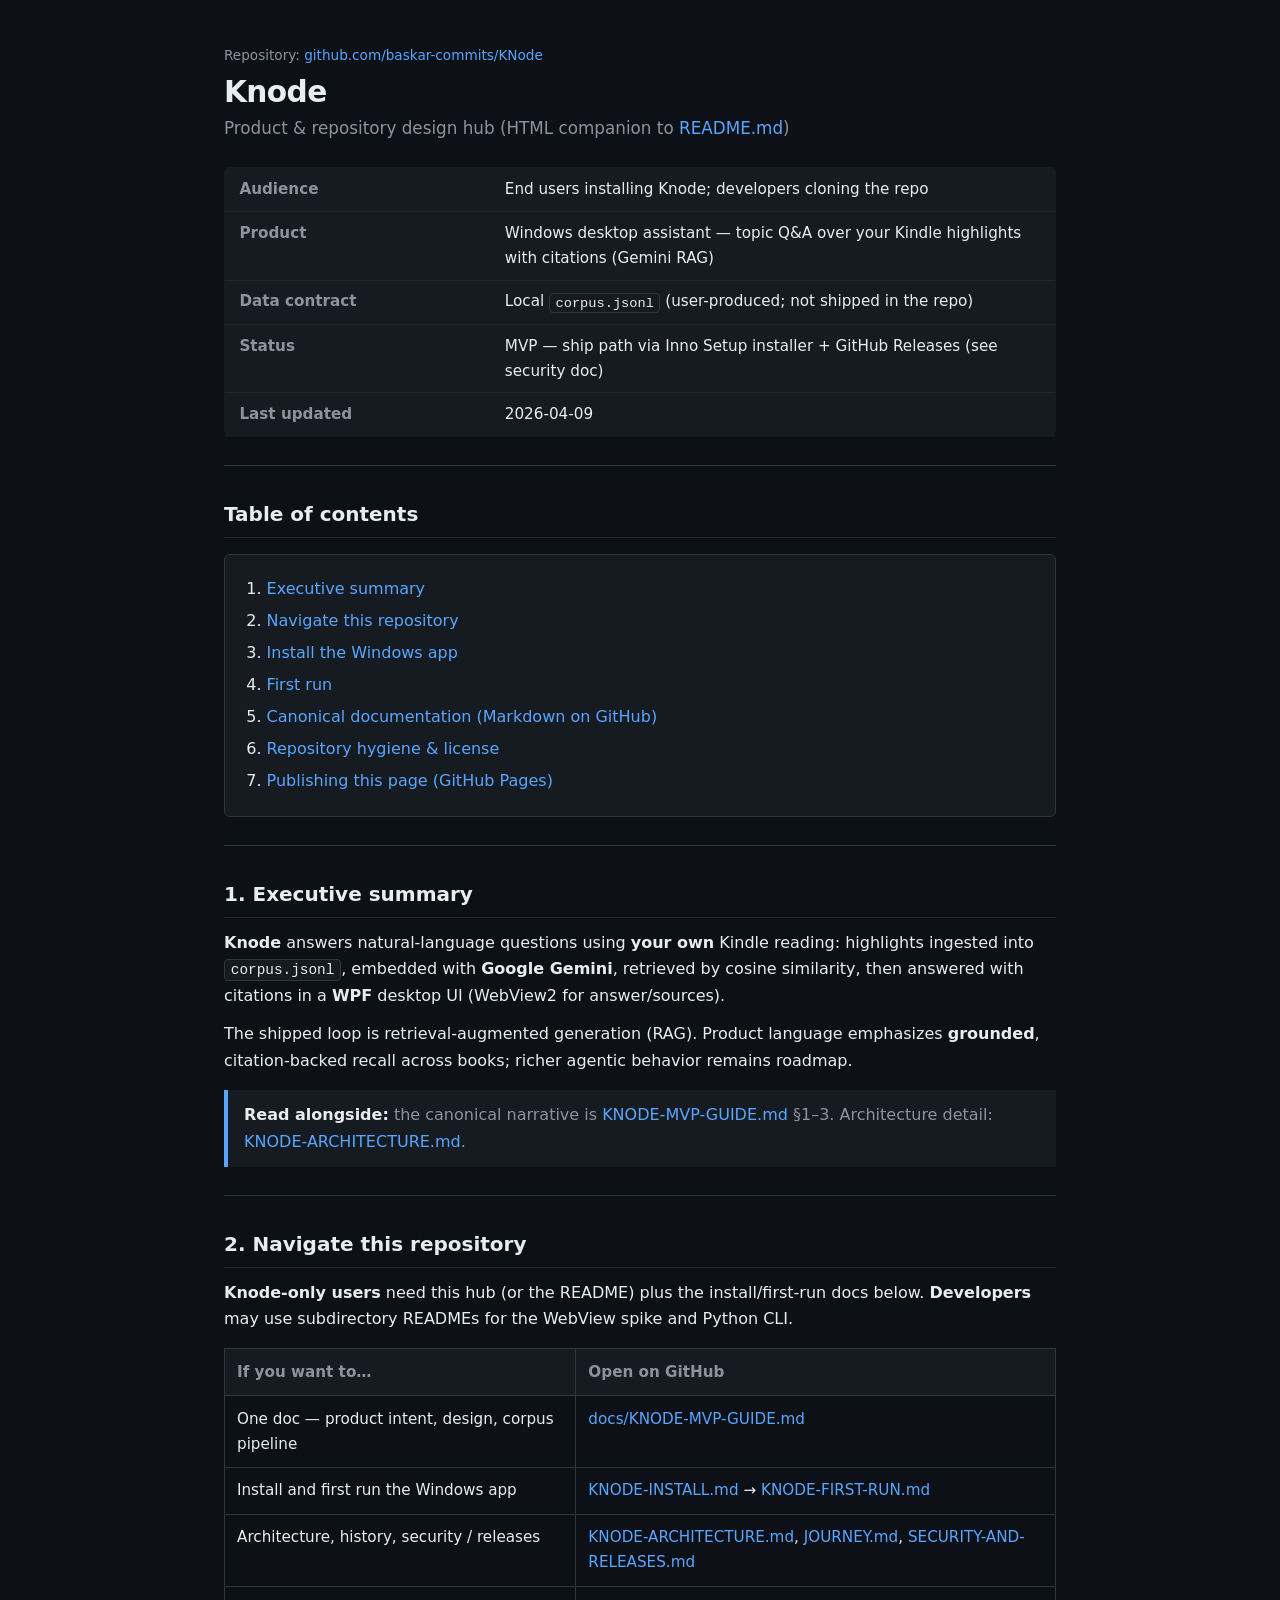
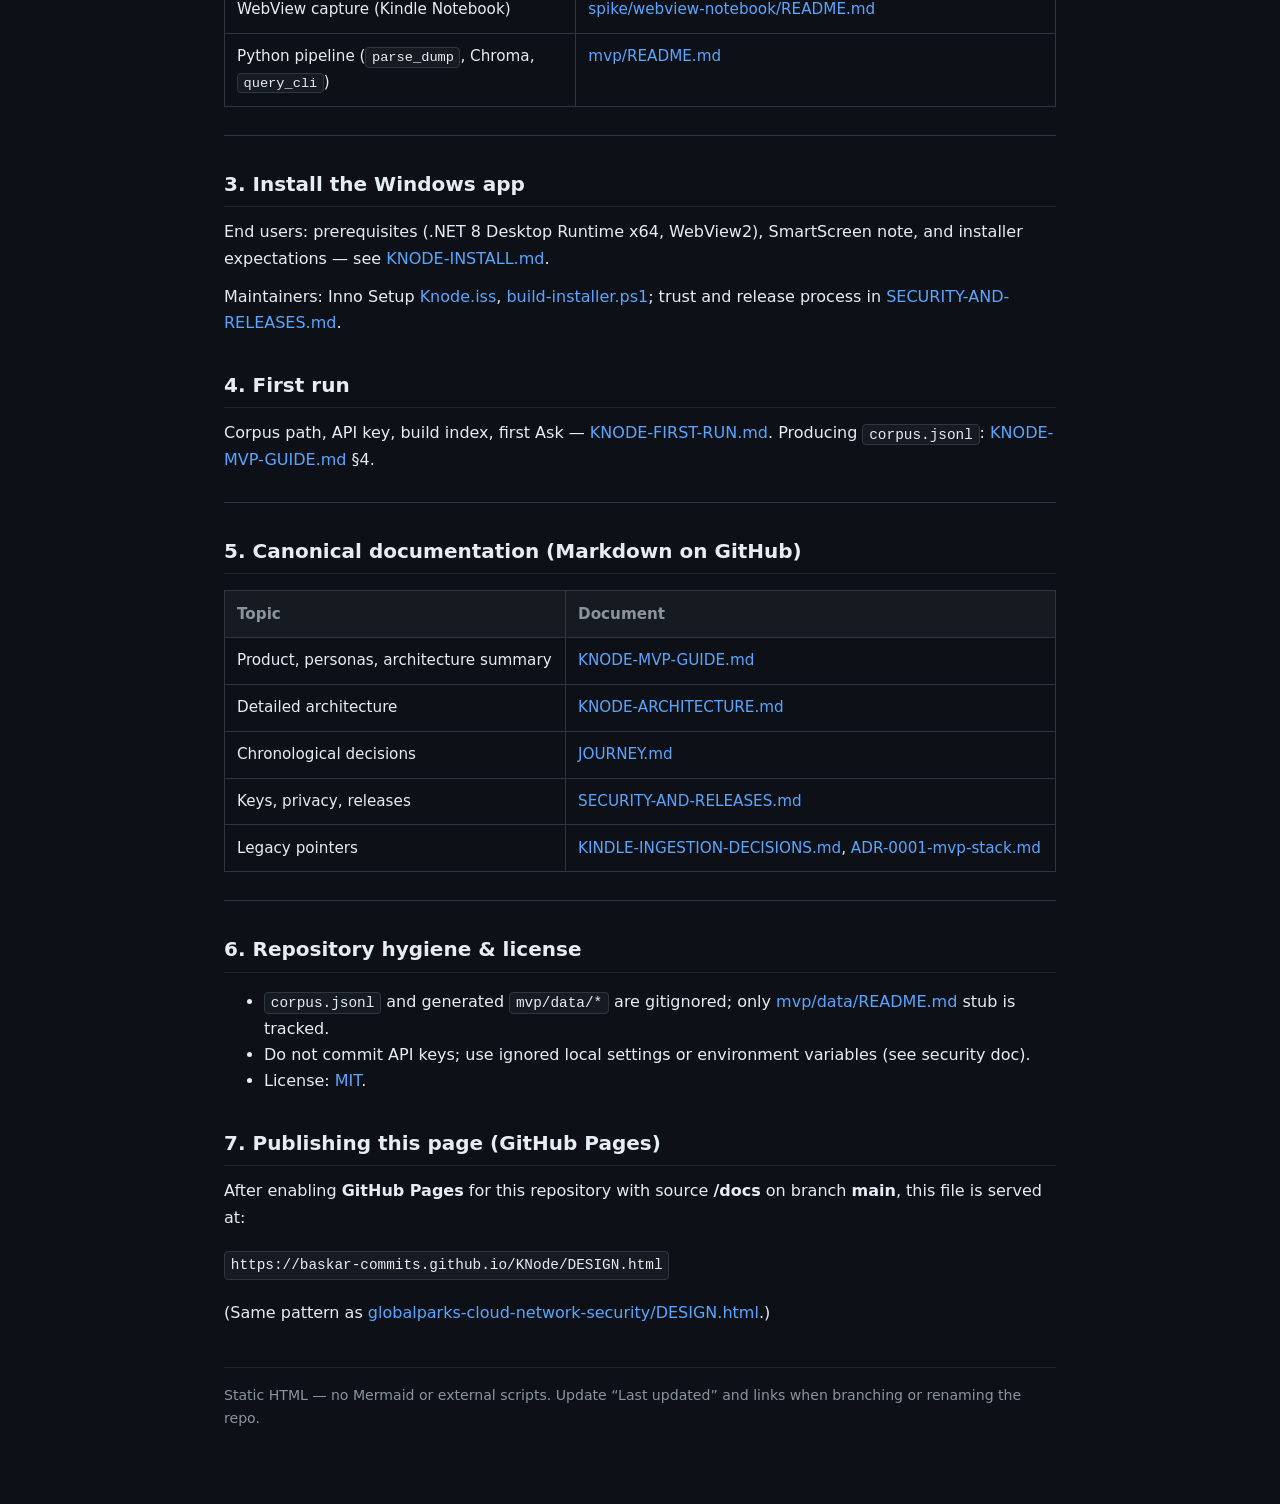
==== docs/DESIGN.html @ a28310b6 "Add docs/DESIGN.html GitHub Pages hub; link from README Made-with: Cursor" ====
<!DOCTYPE html>
<html lang="en">
<head>
  <meta charset="utf-8" />
  <meta name="viewport" content="width=device-width, initial-scale=1" />
  <title>Knode — Product &amp; repository design hub | KindleNotesAgent</title>
  <meta name="description" content="Knode: Windows desktop assistant for grounded Q&amp;A over your Kindle highlights. Repository navigation, install path, and links to canonical docs." />
  <style>
    :root {
      --bg: #0d1117;
      --surface: #161b22;
      --border: #30363d;
      --text: #e6edf3;
      --muted: #8b949e;
      --accent: #58a6ff;
      --accent-hover: #79b8ff;
      --rule: #21262d;
      --maxw: 52rem;
    }
    * { box-sizing: border-box; }
    body {
      margin: 0;
      padding: 2rem 1.25rem 4rem;
      font-family: ui-sans-serif, system-ui, -apple-system, "Segoe UI", Roboto, "Helvetica Neue", Arial, sans-serif;
      font-size: 16px;
      line-height: 1.65;
      color: var(--text);
      background: var(--bg);
    }
    .wrap {
      max-width: var(--maxw);
      margin: 0 auto;
    }
    .repo-pill {
      font-size: 0.85rem;
      color: var(--muted);
      margin-bottom: 0.5rem;
    }
    .repo-pill a { color: var(--accent); text-decoration: none; }
    .repo-pill a:hover { color: var(--accent-hover); text-decoration: underline; }
    h1 {
      font-size: 1.85rem;
      font-weight: 600;
      line-height: 1.25;
      margin: 0 0 0.25rem;
      letter-spacing: -0.02em;
    }
    .subtitle {
      font-size: 1.05rem;
      font-weight: 500;
      color: var(--muted);
      margin: 0 0 1.5rem;
    }
    h2 {
      font-size: 1.25rem;
      font-weight: 600;
      margin: 2rem 0 0.75rem;
      padding-bottom: 0.35rem;
      border-bottom: 1px solid var(--rule);
    }
    h3 { font-size: 1.05rem; font-weight: 600; margin: 1.25rem 0 0.5rem; }
    p { margin: 0.75rem 0; }
    a { color: var(--accent); text-decoration: none; }
    a:hover { color: var(--accent-hover); text-decoration: underline; }
    hr {
      border: none;
      border-top: 1px solid var(--border);
      margin: 1.75rem 0;
    }
    .meta {
      width: 100%;
      border-collapse: collapse;
      font-size: 0.95rem;
      margin: 1rem 0;
      background: var(--surface);
      border: 1px solid var(--border);
      border-radius: 6px;
      overflow: hidden;
    }
    .meta th, .meta td {
      padding: 0.55rem 0.9rem;
      text-align: left;
      border-bottom: 1px solid var(--rule);
      vertical-align: top;
    }
    .meta tr:last-child th, .meta tr:last-child td { border-bottom: none; }
    .meta th {
      width: 32%;
      color: var(--muted);
      font-weight: 600;
    }
    .toc {
      background: var(--surface);
      border: 1px solid var(--border);
      border-radius: 6px;
      padding: 1rem 1.25rem;
      margin: 1rem 0;
    }
    .toc ol { margin: 0.35rem 0 0; padding-left: 1.35rem; }
    .toc li { margin: 0.35rem 0; }
    .toc a { font-weight: 500; }
    table.doclinks {
      width: 100%;
      border-collapse: collapse;
      font-size: 0.95rem;
      margin: 1rem 0;
    }
    table.doclinks th, table.doclinks td {
      padding: 0.65rem 0.75rem;
      border: 1px solid var(--border);
      vertical-align: top;
    }
    table.doclinks th {
      background: var(--surface);
      text-align: left;
      color: var(--muted);
      font-weight: 600;
    }
    code, .mono {
      font-family: ui-monospace, "Cascadia Code", "SF Mono", Consolas, monospace;
      font-size: 0.9em;
      background: var(--surface);
      padding: 0.12em 0.4em;
      border-radius: 4px;
      border: 1px solid var(--border);
    }
    blockquote {
      margin: 1rem 0;
      padding: 0.75rem 1rem;
      border-left: 4px solid var(--accent);
      background: var(--surface);
      color: var(--muted);
    }
    blockquote strong { color: var(--text); }
    .footnote {
      font-size: 0.88rem;
      color: var(--muted);
      margin-top: 2.5rem;
      padding-top: 1rem;
      border-top: 1px solid var(--rule);
    }
  </style>
</head>
<body>
  <div class="wrap">
    <p class="repo-pill">Repository: <a href="https://github.com/baskar-commits/KNode">github.com/baskar-commits/KNode</a></p>

    <h1>Knode</h1>
    <p class="subtitle">Product &amp; repository design hub (HTML companion to <a href="https://github.com/baskar-commits/KNode/blob/main/README.md">README.md</a>)</p>

    <table class="meta">
      <tbody>
        <tr><th>Audience</th><td>End users installing Knode; developers cloning the repo</td></tr>
        <tr><th>Product</th><td>Windows desktop assistant — topic Q&amp;A over your Kindle highlights with citations (Gemini RAG)</td></tr>
        <tr><th>Data contract</th><td>Local <code>corpus.jsonl</code> (user-produced; not shipped in the repo)</td></tr>
        <tr><th>Status</th><td>MVP — ship path via Inno Setup installer + GitHub Releases (see security doc)</td></tr>
        <tr><th>Last updated</th><td>2026-04-09</td></tr>
      </tbody>
    </table>

    <hr />

    <h2>Table of contents</h2>
    <nav class="toc" aria-label="Table of contents">
      <ol>
        <li><a href="#summary">Executive summary</a></li>
        <li><a href="#navigate">Navigate this repository</a></li>
        <li><a href="#install">Install the Windows app</a></li>
        <li><a href="#firstrun">First run</a></li>
        <li><a href="#canonical">Canonical documentation (Markdown on GitHub)</a></li>
        <li><a href="#hygiene">Repository hygiene &amp; license</a></li>
        <li><a href="#pages">Publishing this page (GitHub Pages)</a></li>
      </ol>
    </nav>

    <hr />

    <h2 id="summary">1. Executive summary</h2>
    <p><strong>Knode</strong> answers natural-language questions using <strong>your own</strong> Kindle reading: highlights ingested into <code>corpus.jsonl</code>, embedded with <strong>Google Gemini</strong>, retrieved by cosine similarity, then answered with citations in a <strong>WPF</strong> desktop UI (WebView2 for answer/sources).</p>
    <p>The shipped loop is retrieval-augmented generation (RAG). Product language emphasizes <strong>grounded</strong>, citation-backed recall across books; richer agentic behavior remains roadmap.</p>

    <blockquote>
      <strong>Read alongside:</strong> the canonical narrative is <a href="https://github.com/baskar-commits/KNode/blob/main/docs/KNODE-MVP-GUIDE.md">KNODE-MVP-GUIDE.md</a> §1–3. Architecture detail: <a href="https://github.com/baskar-commits/KNode/blob/main/docs/KNODE-ARCHITECTURE.md">KNODE-ARCHITECTURE.md</a>.
    </blockquote>

    <hr />

    <h2 id="navigate">2. Navigate this repository</h2>
    <p><strong>Knode-only users</strong> need this hub (or the README) plus the install/first-run docs below. <strong>Developers</strong> may use subdirectory READMEs for the WebView spike and Python CLI.</p>

    <table class="doclinks">
      <thead>
        <tr><th>If you want to…</th><th>Open on GitHub</th></tr>
      </thead>
      <tbody>
        <tr>
          <td>One doc — product intent, design, corpus pipeline</td>
          <td><a href="https://github.com/baskar-commits/KNode/blob/main/docs/KNODE-MVP-GUIDE.md">docs/KNODE-MVP-GUIDE.md</a></td>
        </tr>
        <tr>
          <td>Install and first run the Windows app</td>
          <td><a href="https://github.com/baskar-commits/KNode/blob/main/docs/KNODE-INSTALL.md">KNODE-INSTALL.md</a> → <a href="https://github.com/baskar-commits/KNode/blob/main/docs/KNODE-FIRST-RUN.md">KNODE-FIRST-RUN.md</a></td>
        </tr>
        <tr>
          <td>Architecture, history, security / releases</td>
          <td><a href="https://github.com/baskar-commits/KNode/blob/main/docs/KNODE-ARCHITECTURE.md">KNODE-ARCHITECTURE.md</a>, <a href="https://github.com/baskar-commits/KNode/blob/main/docs/JOURNEY.md">JOURNEY.md</a>, <a href="https://github.com/baskar-commits/KNode/blob/main/docs/SECURITY-AND-RELEASES.md">SECURITY-AND-RELEASES.md</a></td>
        </tr>
        <tr>
          <td>WebView capture (Kindle Notebook)</td>
          <td><a href="https://github.com/baskar-commits/KNode/blob/main/spike/webview-notebook/README.md">spike/webview-notebook/README.md</a></td>
        </tr>
        <tr>
          <td>Python pipeline (<code>parse_dump</code>, Chroma, <code>query_cli</code>)</td>
          <td><a href="https://github.com/baskar-commits/KNode/blob/main/mvp/README.md">mvp/README.md</a></td>
        </tr>
      </tbody>
    </table>

    <hr />

    <h2 id="install">3. Install the Windows app</h2>
    <p>End users: prerequisites (.NET 8 Desktop Runtime x64, WebView2), SmartScreen note, and installer expectations — see <a href="https://github.com/baskar-commits/KNode/blob/main/docs/KNODE-INSTALL.md">KNODE-INSTALL.md</a>.</p>
    <p>Maintainers: Inno Setup <a href="https://github.com/baskar-commits/KNode/blob/main/dotnet/installer/Knode.iss">Knode.iss</a>, <a href="https://github.com/baskar-commits/KNode/blob/main/dotnet/build-installer.ps1">build-installer.ps1</a>; trust and release process in <a href="https://github.com/baskar-commits/KNode/blob/main/docs/SECURITY-AND-RELEASES.md">SECURITY-AND-RELEASES.md</a>.</p>

    <h2 id="firstrun">4. First run</h2>
    <p>Corpus path, API key, build index, first Ask — <a href="https://github.com/baskar-commits/KNode/blob/main/docs/KNODE-FIRST-RUN.md">KNODE-FIRST-RUN.md</a>. Producing <code>corpus.jsonl</code>: <a href="https://github.com/baskar-commits/KNode/blob/main/docs/KNODE-MVP-GUIDE.md">KNODE-MVP-GUIDE.md</a> §4.</p>

    <hr />

    <h2 id="canonical">5. Canonical documentation (Markdown on GitHub)</h2>
    <table class="doclinks">
      <thead>
        <tr><th>Topic</th><th>Document</th></tr>
      </thead>
      <tbody>
        <tr><td>Product, personas, architecture summary</td><td><a href="https://github.com/baskar-commits/KNode/blob/main/docs/KNODE-MVP-GUIDE.md">KNODE-MVP-GUIDE.md</a></td></tr>
        <tr><td>Detailed architecture</td><td><a href="https://github.com/baskar-commits/KNode/blob/main/docs/KNODE-ARCHITECTURE.md">KNODE-ARCHITECTURE.md</a></td></tr>
        <tr><td>Chronological decisions</td><td><a href="https://github.com/baskar-commits/KNode/blob/main/docs/JOURNEY.md">JOURNEY.md</a></td></tr>
        <tr><td>Keys, privacy, releases</td><td><a href="https://github.com/baskar-commits/KNode/blob/main/docs/SECURITY-AND-RELEASES.md">SECURITY-AND-RELEASES.md</a></td></tr>
        <tr><td>Legacy pointers</td><td><a href="https://github.com/baskar-commits/KNode/blob/main/docs/KINDLE-INGESTION-DECISIONS.md">KINDLE-INGESTION-DECISIONS.md</a>, <a href="https://github.com/baskar-commits/KNode/blob/main/mvp/docs/ADR-0001-mvp-stack.md">ADR-0001-mvp-stack.md</a></td></tr>
      </tbody>
    </table>

    <hr />

    <h2 id="hygiene">6. Repository hygiene &amp; license</h2>
    <ul>
      <li><code>corpus.jsonl</code> and generated <code>mvp/data/*</code> are gitignored; only <a href="https://github.com/baskar-commits/KNode/blob/main/mvp/data/README.md">mvp/data/README.md</a> stub is tracked.</li>
      <li>Do not commit API keys; use ignored local settings or environment variables (see security doc).</li>
      <li>License: <a href="https://github.com/baskar-commits/KNode/blob/main/LICENSE">MIT</a>.</li>
    </ul>

    <h2 id="pages">7. Publishing this page (GitHub Pages)</h2>
    <p>After enabling <strong>GitHub Pages</strong> for this repository with source <strong>/docs</strong> on branch <strong>main</strong>, this file is served at:</p>
    <p class="mono" style="display:inline-block;margin:0.5rem 0;">https://baskar-commits.github.io/KNode/DESIGN.html</p>
    <p>(Same pattern as <a href="https://baskar-commits.github.io/globalparks-cloud-network-security/DESIGN.html">globalparks-cloud-network-security/DESIGN.html</a>.)</p>

    <p class="footnote">Static HTML — no Mermaid or external scripts. Update “Last updated” and links when branching or renaming the repo.</p>
  </div>
</body>
</html>
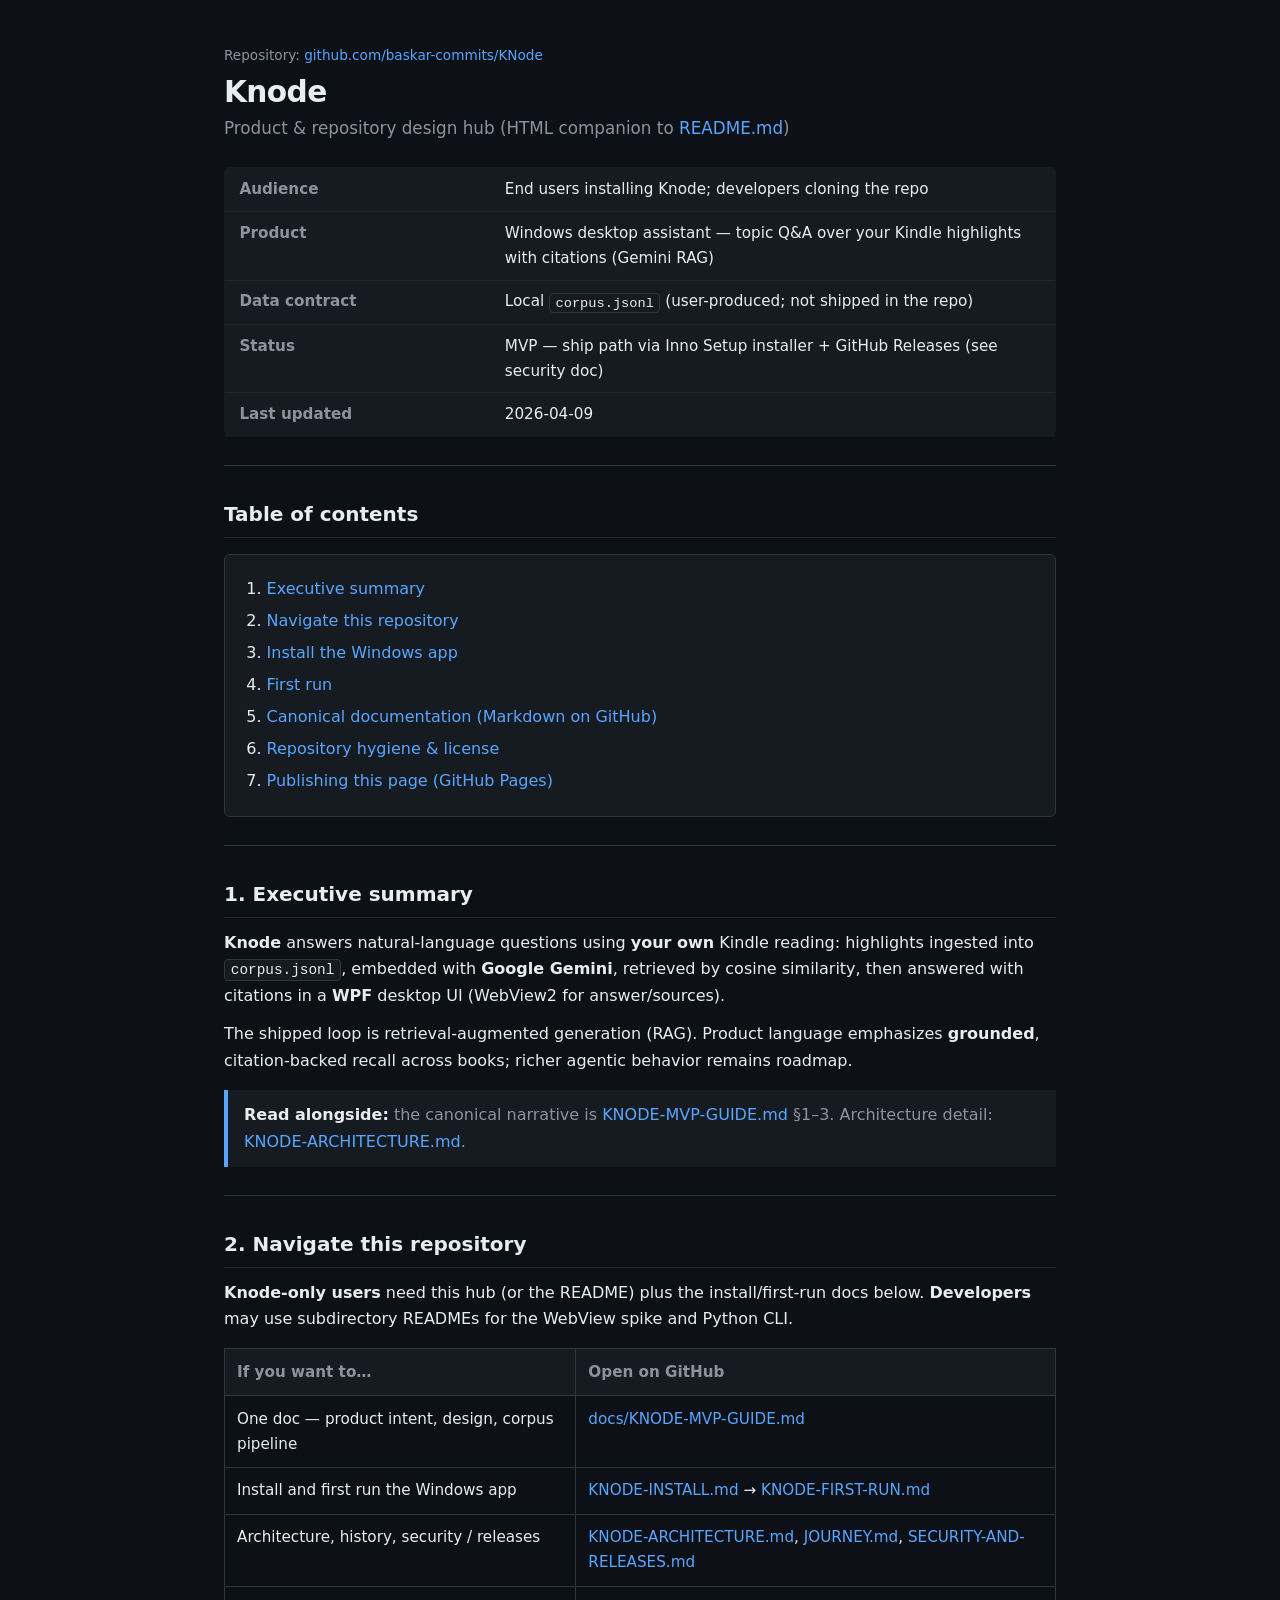
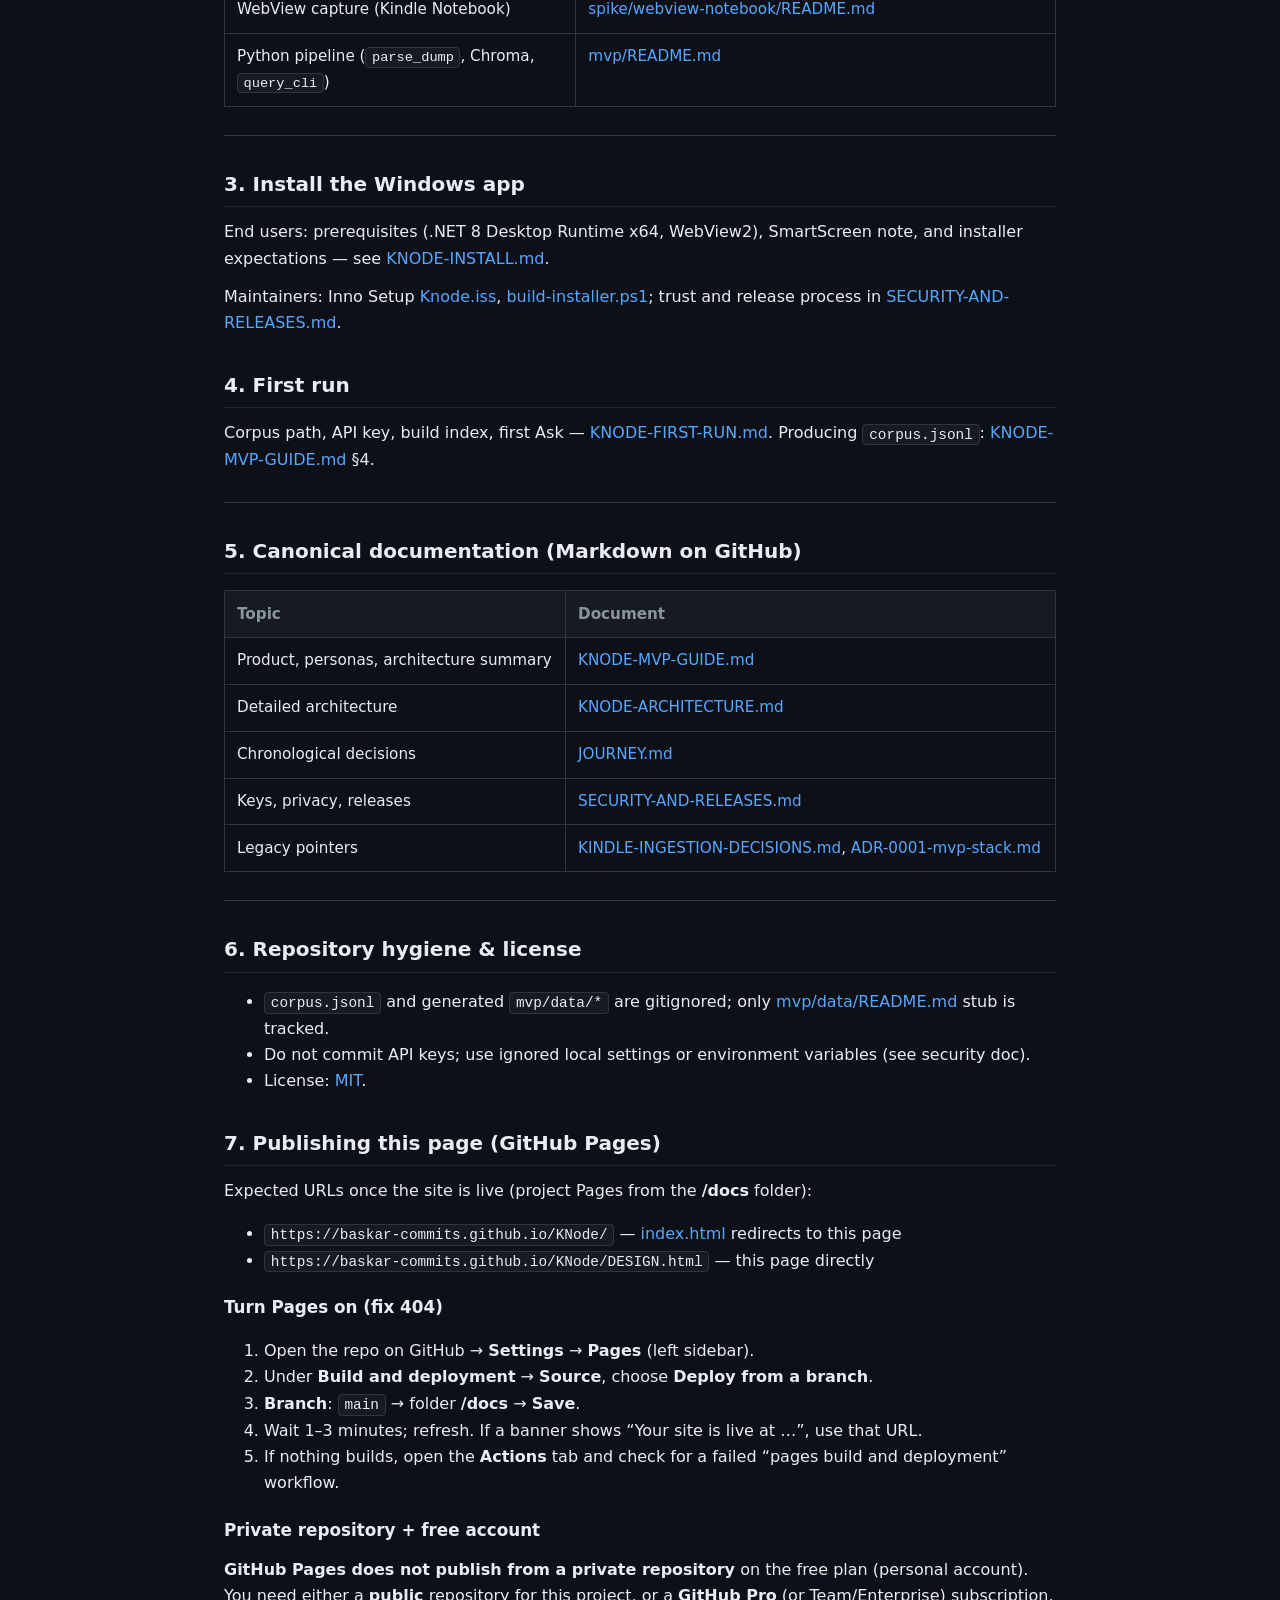
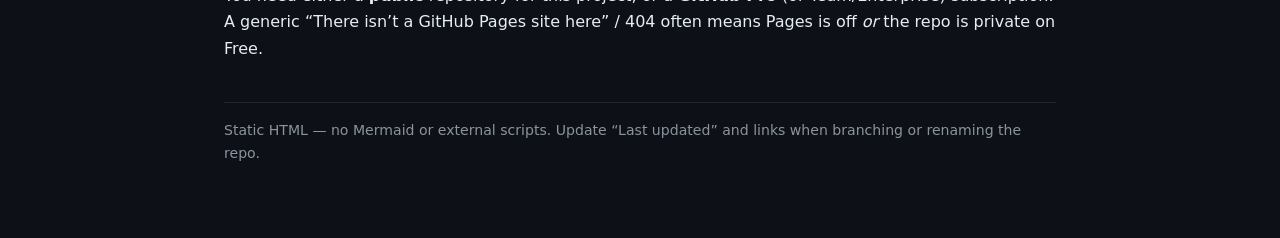
==== commit 94b3b255: "Pages: add docs/index.html redirect; troubleshooting for 404 and private-repo limit Made-with: Curso" ====
--- a/docs/DESIGN.html
+++ b/docs/DESIGN.html
@@ -251,9 +251,23 @@
     </ul>
 
     <h2 id="pages">7. Publishing this page (GitHub Pages)</h2>
-    <p>After enabling <strong>GitHub Pages</strong> for this repository with source <strong>/docs</strong> on branch <strong>main</strong>, this file is served at:</p>
-    <p class="mono" style="display:inline-block;margin:0.5rem 0;">https://baskar-commits.github.io/KNode/DESIGN.html</p>
-    <p>(Same pattern as <a href="https://baskar-commits.github.io/globalparks-cloud-network-security/DESIGN.html">globalparks-cloud-network-security/DESIGN.html</a>.)</p>
+    <p>Expected URLs once the site is live (project Pages from the <strong>/docs</strong> folder):</p>
+    <ul>
+      <li><span class="mono">https://baskar-commits.github.io/KNode/</span> — <a href="index.html">index.html</a> redirects to this page</li>
+      <li><span class="mono">https://baskar-commits.github.io/KNode/DESIGN.html</span> — this page directly</li>
+    </ul>
+
+    <h3>Turn Pages on (fix 404)</h3>
+    <ol>
+      <li>Open the repo on GitHub → <strong>Settings</strong> → <strong>Pages</strong> (left sidebar).</li>
+      <li>Under <strong>Build and deployment</strong> → <strong>Source</strong>, choose <strong>Deploy from a branch</strong>.</li>
+      <li><strong>Branch</strong>: <code>main</code> → folder <strong>/docs</strong> → <strong>Save</strong>.</li>
+      <li>Wait 1–3 minutes; refresh. If a banner shows “Your site is live at …”, use that URL.</li>
+      <li>If nothing builds, open the <strong>Actions</strong> tab and check for a failed “pages build and deployment” workflow.</li>
+    </ol>
+
+    <h3>Private repository + free account</h3>
+    <p><strong>GitHub Pages does not publish from a private repository</strong> on the free plan (personal account). You need either a <strong>public</strong> repository for this project, or a <strong>GitHub Pro</strong> (or Team/Enterprise) subscription. A generic “There isn’t a GitHub Pages site here” / 404 often means Pages is off <em>or</em> the repo is private on Free.</p>
 
     <p class="footnote">Static HTML — no Mermaid or external scripts. Update “Last updated” and links when branching or renaming the repo.</p>
   </div>
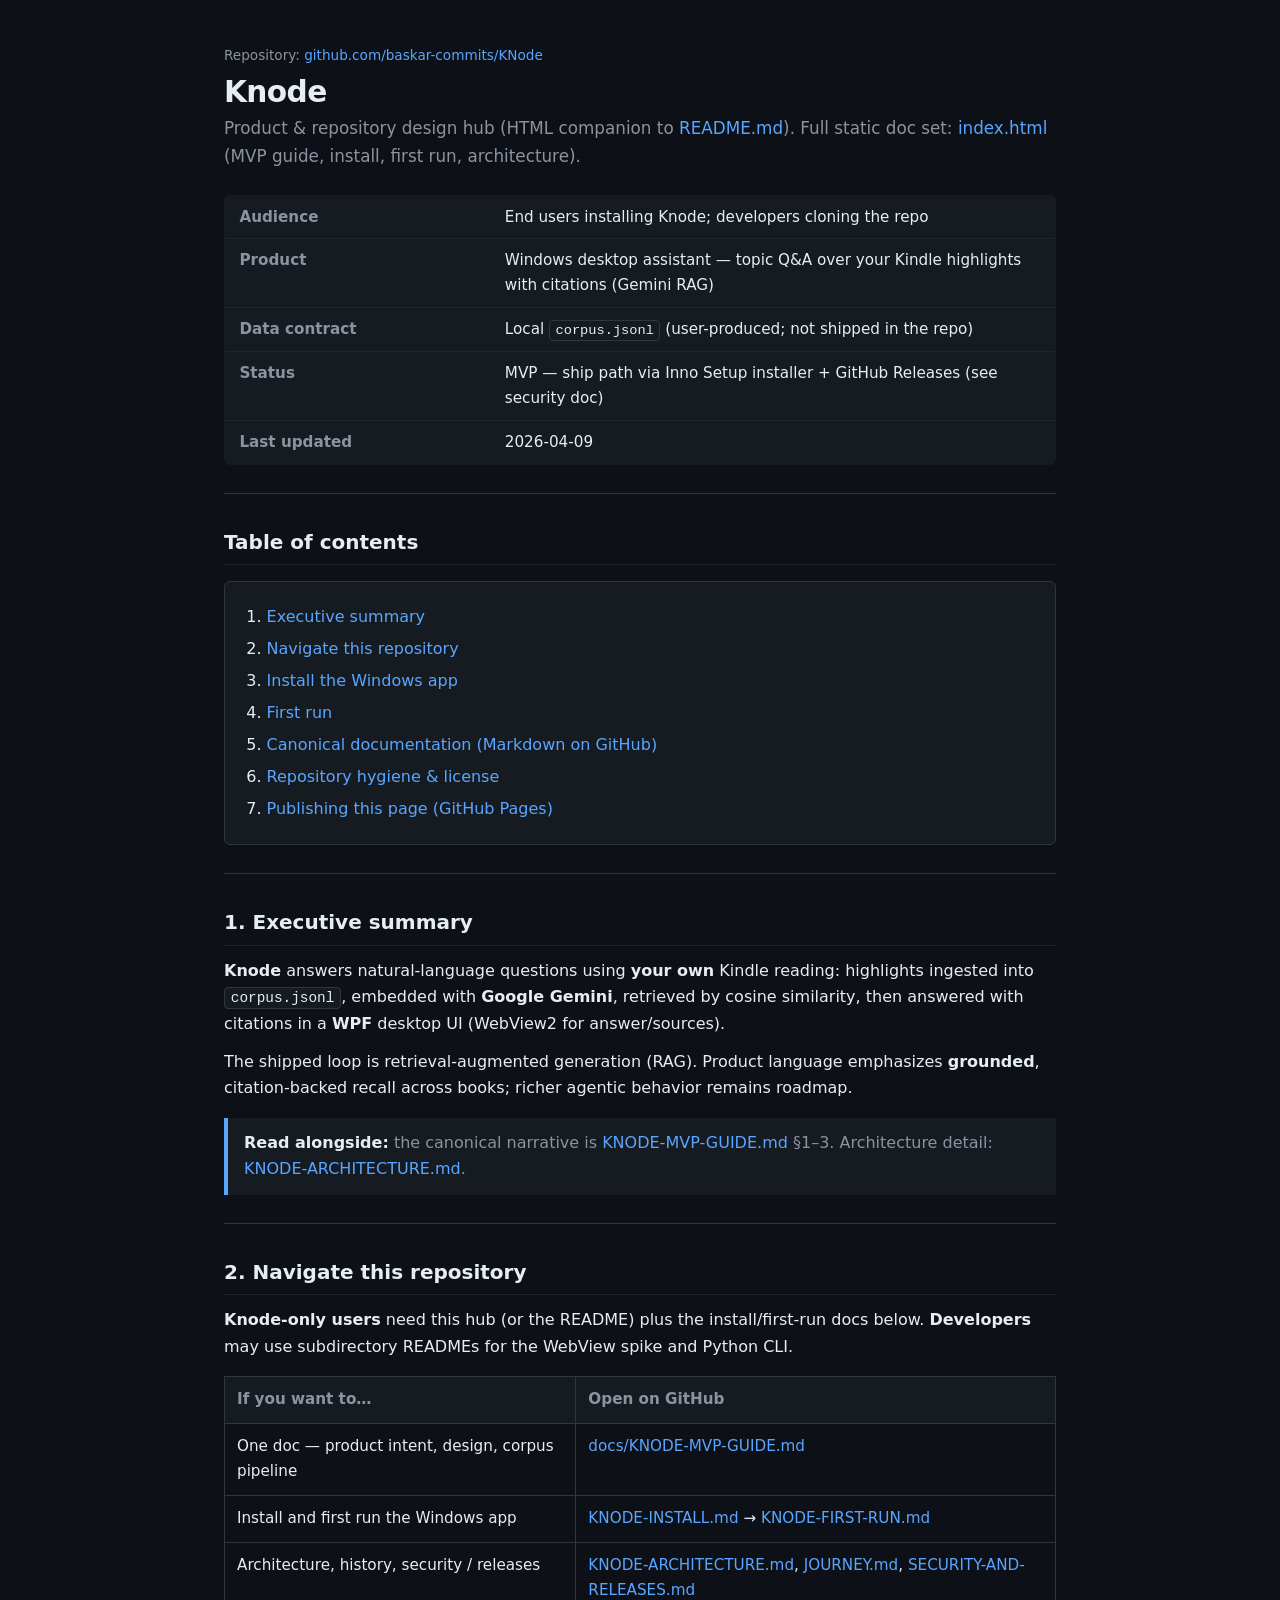
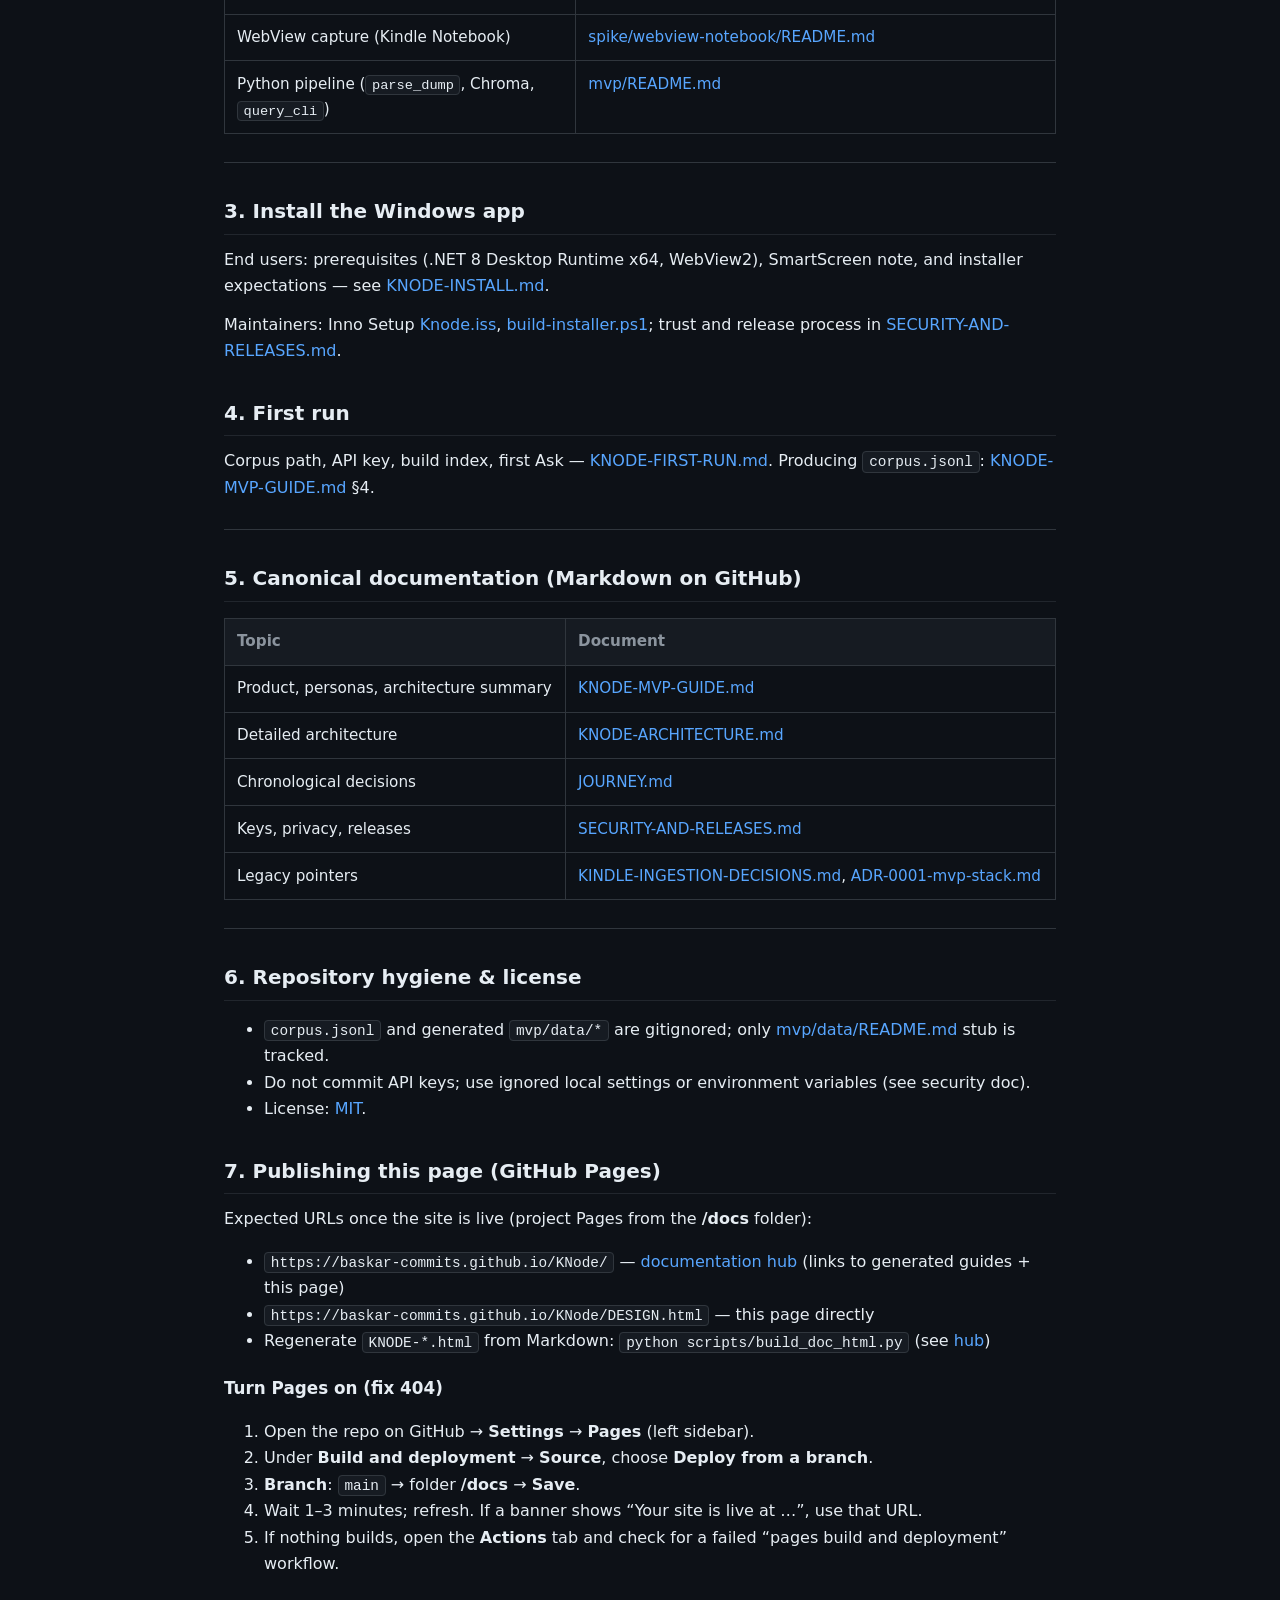
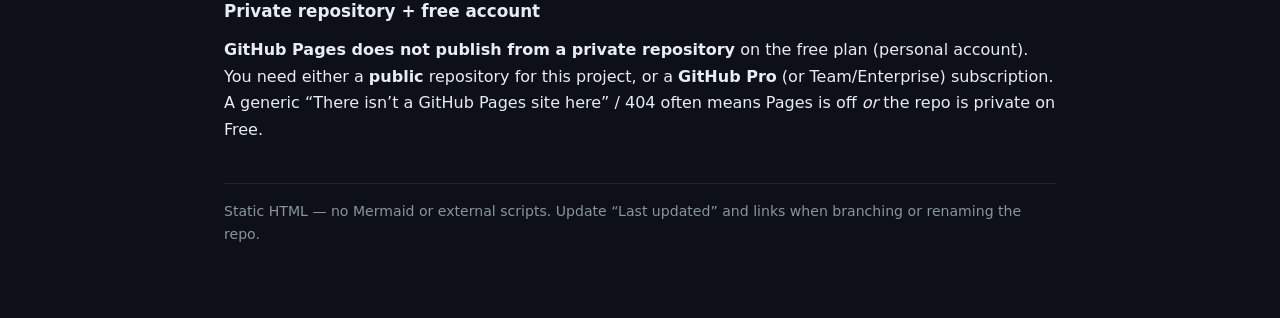
==== commit ba911e4c: "Add Markdown-to-HTML doc build (KNODE guides), shared CSS, docs hub index Made-with: Cursor" ====
--- a/docs/DESIGN.html
+++ b/docs/DESIGN.html
@@ -146,7 +146,7 @@
     <p class="repo-pill">Repository: <a href="https://github.com/baskar-commits/KNode">github.com/baskar-commits/KNode</a></p>
 
     <h1>Knode</h1>
-    <p class="subtitle">Product &amp; repository design hub (HTML companion to <a href="https://github.com/baskar-commits/KNode/blob/main/README.md">README.md</a>)</p>
+    <p class="subtitle">Product &amp; repository design hub (HTML companion to <a href="https://github.com/baskar-commits/KNode/blob/main/README.md">README.md</a>). Full static doc set: <a href="index.html">index.html</a> (MVP guide, install, first run, architecture).</p>
 
     <table class="meta">
       <tbody>
@@ -253,8 +253,9 @@
     <h2 id="pages">7. Publishing this page (GitHub Pages)</h2>
     <p>Expected URLs once the site is live (project Pages from the <strong>/docs</strong> folder):</p>
     <ul>
-      <li><span class="mono">https://baskar-commits.github.io/KNode/</span> — <a href="index.html">index.html</a> redirects to this page</li>
+      <li><span class="mono">https://baskar-commits.github.io/KNode/</span> — <a href="index.html">documentation hub</a> (links to generated guides + this page)</li>
       <li><span class="mono">https://baskar-commits.github.io/KNode/DESIGN.html</span> — this page directly</li>
+      <li>Regenerate <span class="mono">KNODE-*.html</span> from Markdown: <span class="mono">python scripts/build_doc_html.py</span> (see <a href="index.html">hub</a>)</li>
     </ul>
 
     <h3>Turn Pages on (fix 404)</h3>
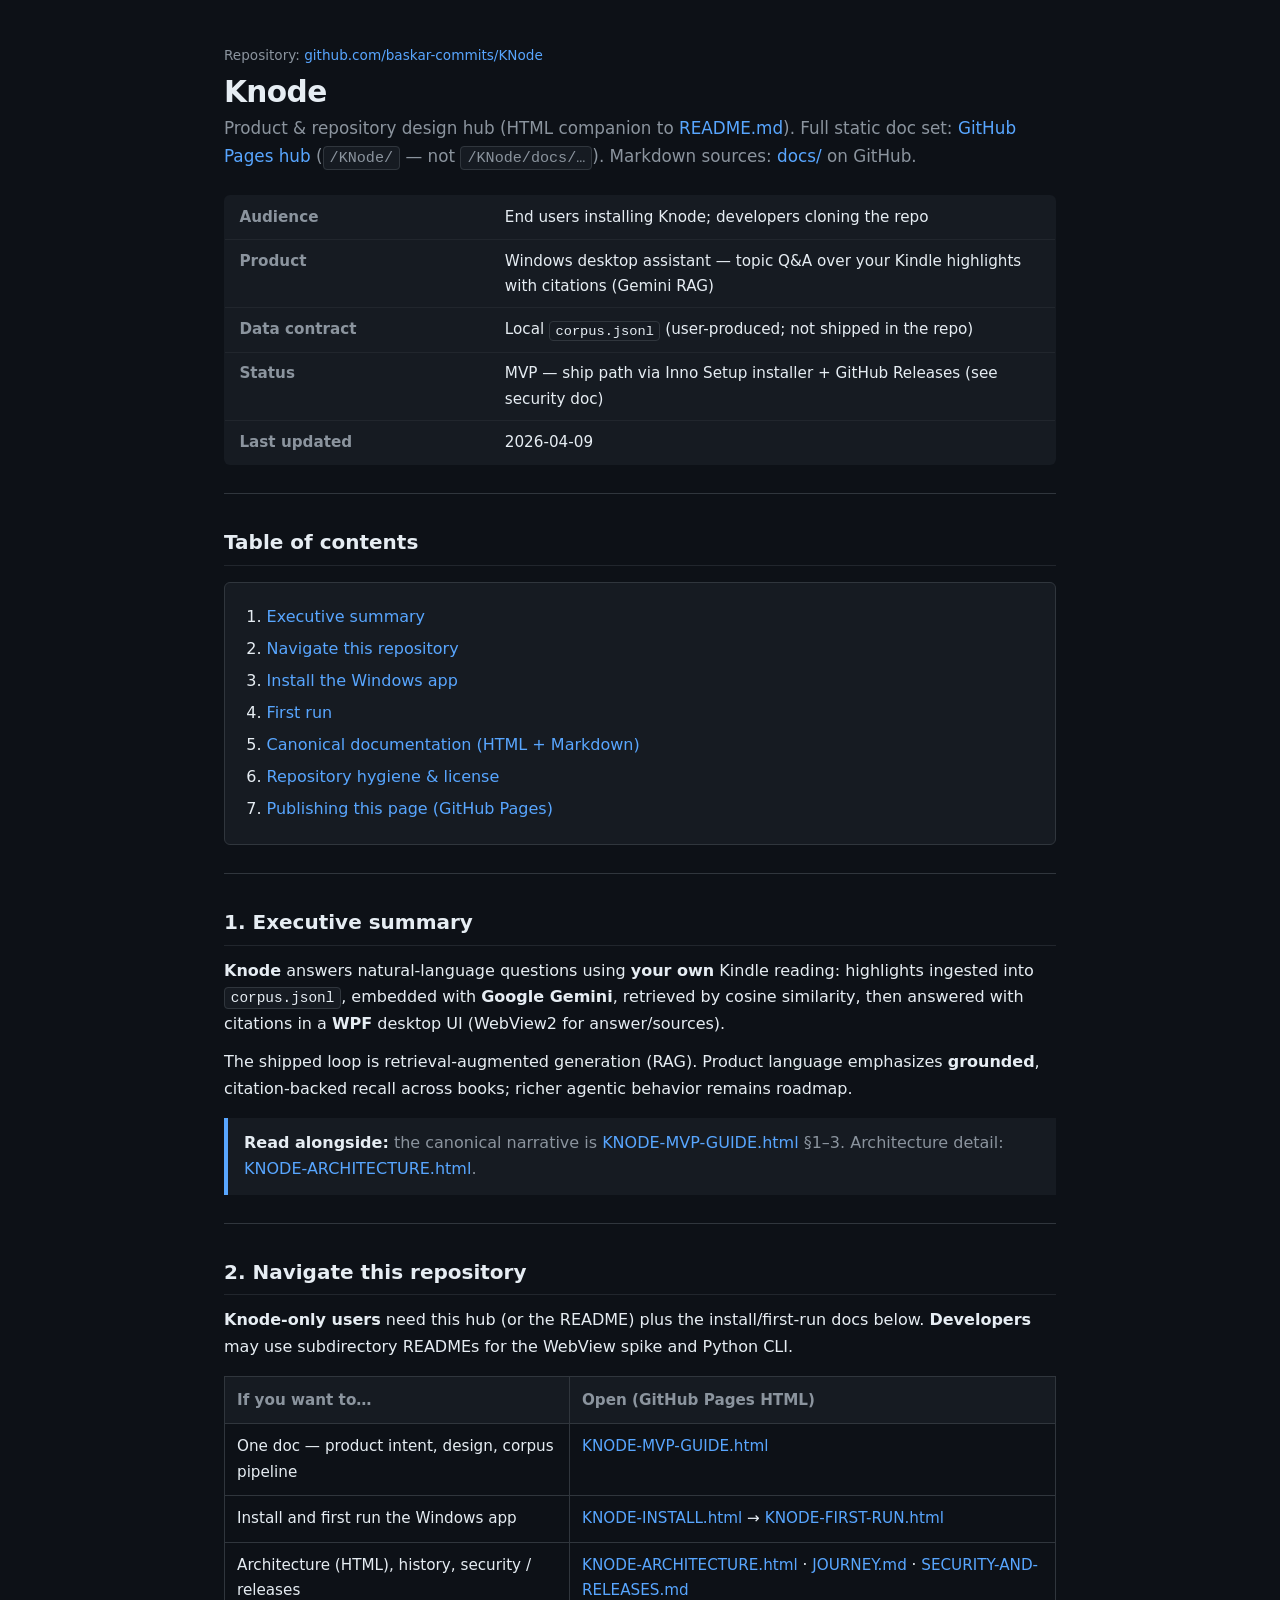
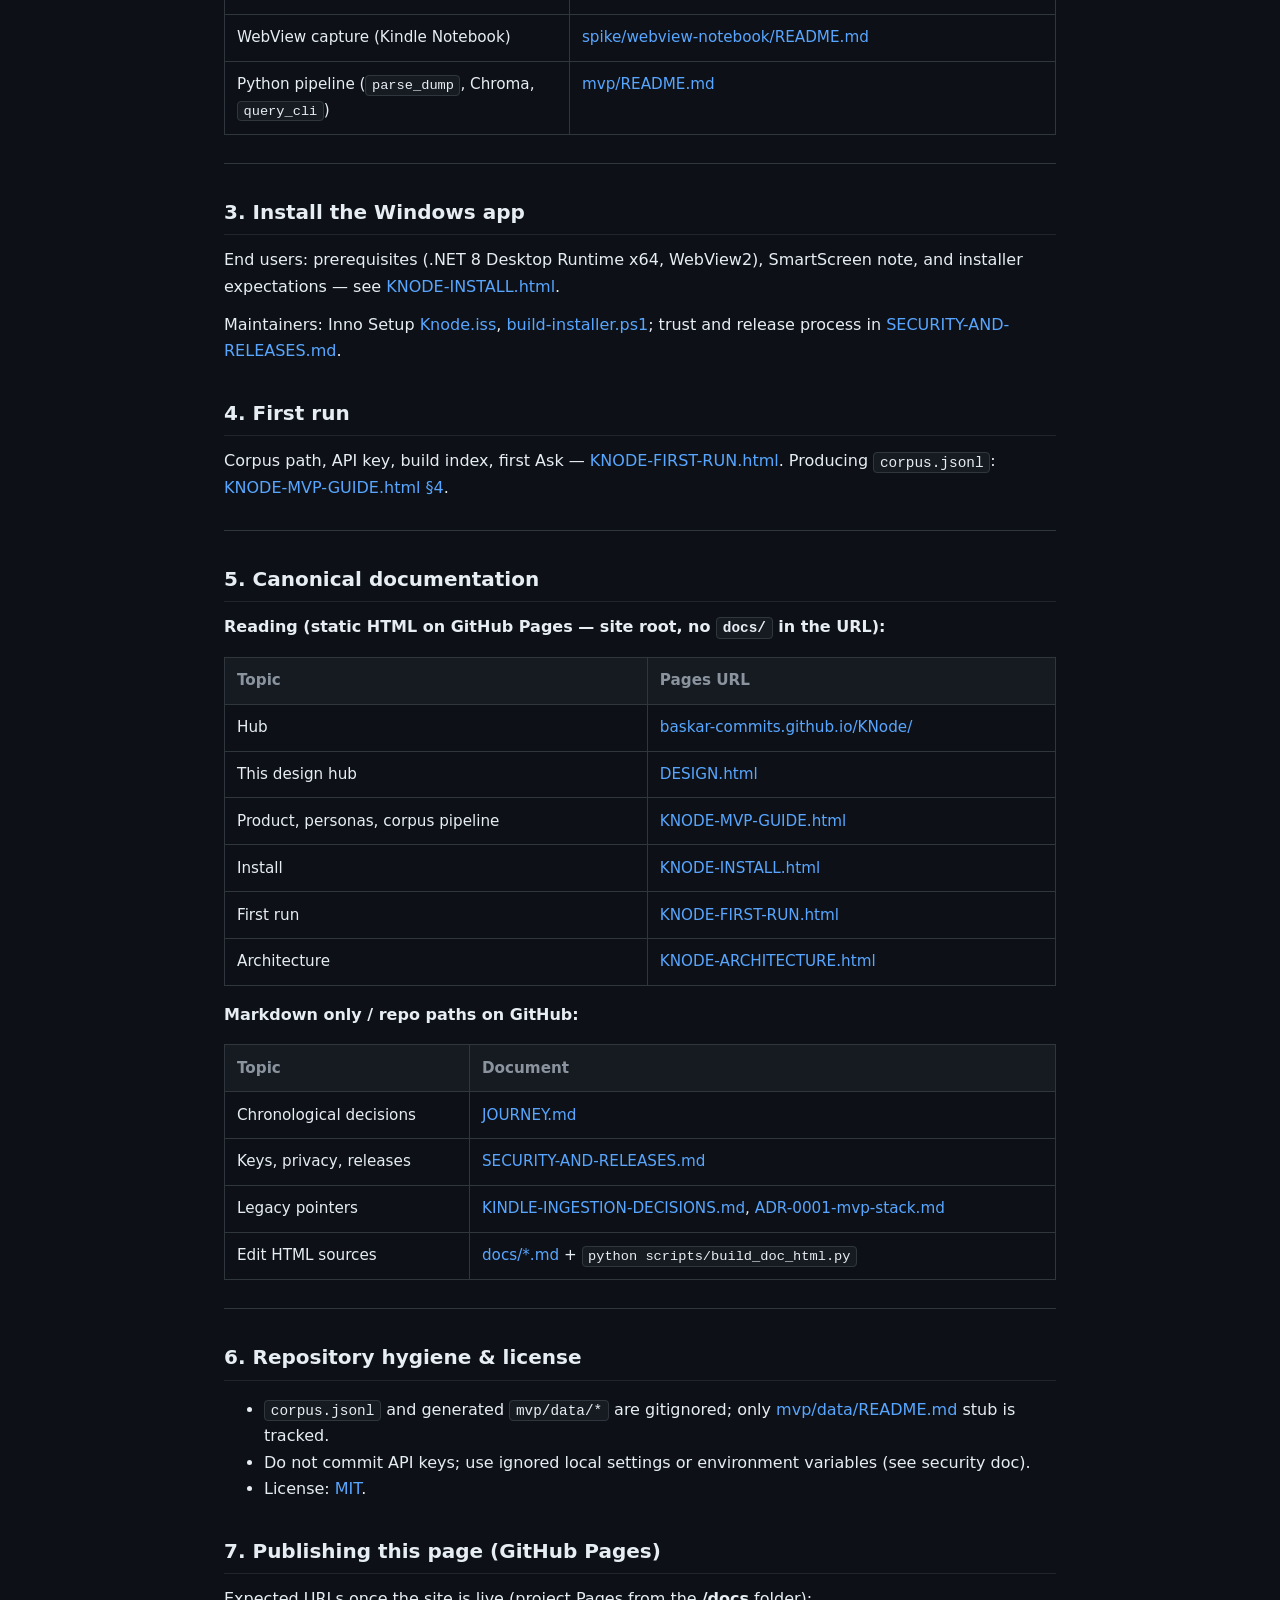
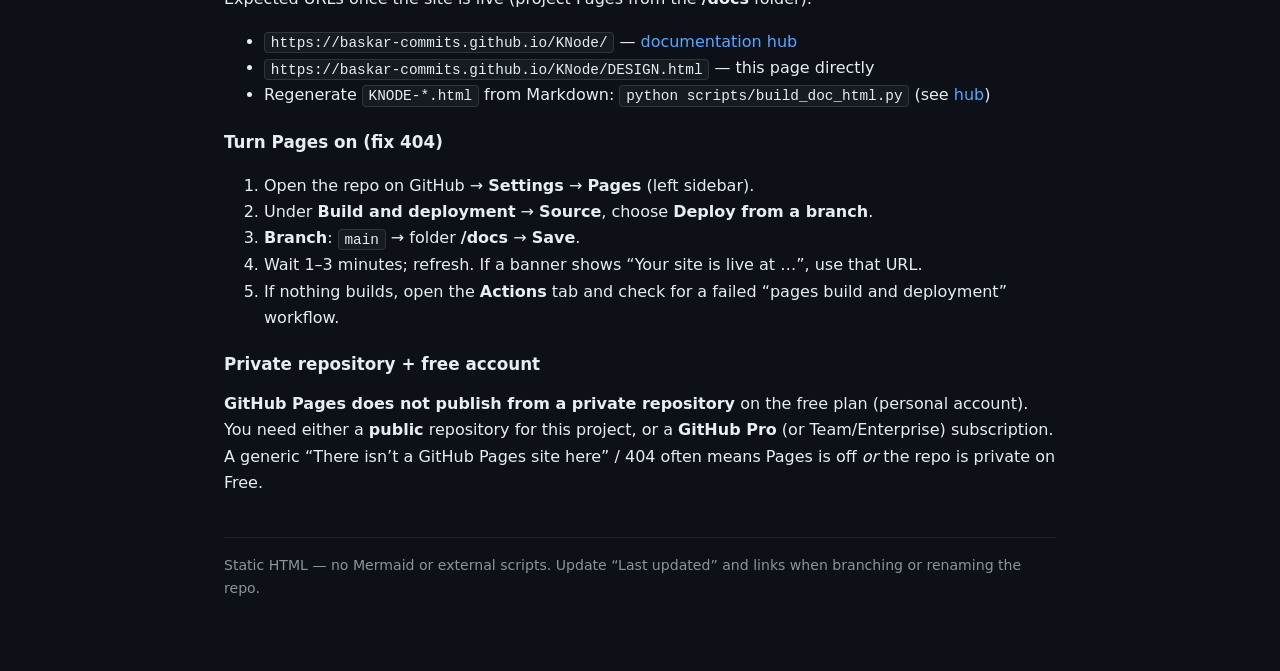
==== commit 5a504acd: "Docs: point README, DESIGN, hub to GitHub Pages HTML (site root, not docs/) Made-with: Cursor" ====
--- a/docs/DESIGN.html
+++ b/docs/DESIGN.html
@@ -146,7 +146,7 @@
     <p class="repo-pill">Repository: <a href="https://github.com/baskar-commits/KNode">github.com/baskar-commits/KNode</a></p>
 
     <h1>Knode</h1>
-    <p class="subtitle">Product &amp; repository design hub (HTML companion to <a href="https://github.com/baskar-commits/KNode/blob/main/README.md">README.md</a>). Full static doc set: <a href="index.html">index.html</a> (MVP guide, install, first run, architecture).</p>
+    <p class="subtitle">Product &amp; repository design hub (HTML companion to <a href="https://github.com/baskar-commits/KNode/blob/main/README.md">README.md</a>). Full static doc set: <a href="https://baskar-commits.github.io/KNode/">GitHub Pages hub</a> (<code>/KNode/</code> — not <code>/KNode/docs/…</code>). Markdown sources: <a href="https://github.com/baskar-commits/KNode/tree/main/docs">docs/</a> on GitHub.</p>
 
     <table class="meta">
       <tbody>
@@ -167,7 +167,7 @@
         <li><a href="#navigate">Navigate this repository</a></li>
         <li><a href="#install">Install the Windows app</a></li>
         <li><a href="#firstrun">First run</a></li>
-        <li><a href="#canonical">Canonical documentation (Markdown on GitHub)</a></li>
+        <li><a href="#canonical">Canonical documentation (HTML + Markdown)</a></li>
         <li><a href="#hygiene">Repository hygiene &amp; license</a></li>
         <li><a href="#pages">Publishing this page (GitHub Pages)</a></li>
       </ol>
@@ -180,7 +180,7 @@
     <p>The shipped loop is retrieval-augmented generation (RAG). Product language emphasizes <strong>grounded</strong>, citation-backed recall across books; richer agentic behavior remains roadmap.</p>
 
     <blockquote>
-      <strong>Read alongside:</strong> the canonical narrative is <a href="https://github.com/baskar-commits/KNode/blob/main/docs/KNODE-MVP-GUIDE.md">KNODE-MVP-GUIDE.md</a> §1–3. Architecture detail: <a href="https://github.com/baskar-commits/KNode/blob/main/docs/KNODE-ARCHITECTURE.md">KNODE-ARCHITECTURE.md</a>.
+      <strong>Read alongside:</strong> the canonical narrative is <a href="https://baskar-commits.github.io/KNode/KNODE-MVP-GUIDE.html">KNODE-MVP-GUIDE.html</a> §1–3. Architecture detail: <a href="https://baskar-commits.github.io/KNode/KNODE-ARCHITECTURE.html">KNODE-ARCHITECTURE.html</a>.
     </blockquote>
 
     <hr />
@@ -190,20 +190,20 @@
 
     <table class="doclinks">
       <thead>
-        <tr><th>If you want to…</th><th>Open on GitHub</th></tr>
+        <tr><th>If you want to…</th><th>Open (GitHub Pages HTML)</th></tr>
       </thead>
       <tbody>
         <tr>
           <td>One doc — product intent, design, corpus pipeline</td>
-          <td><a href="https://github.com/baskar-commits/KNode/blob/main/docs/KNODE-MVP-GUIDE.md">docs/KNODE-MVP-GUIDE.md</a></td>
+          <td><a href="https://baskar-commits.github.io/KNode/KNODE-MVP-GUIDE.html">KNODE-MVP-GUIDE.html</a></td>
         </tr>
         <tr>
           <td>Install and first run the Windows app</td>
-          <td><a href="https://github.com/baskar-commits/KNode/blob/main/docs/KNODE-INSTALL.md">KNODE-INSTALL.md</a> → <a href="https://github.com/baskar-commits/KNode/blob/main/docs/KNODE-FIRST-RUN.md">KNODE-FIRST-RUN.md</a></td>
-        </tr>
-        <tr>
-          <td>Architecture, history, security / releases</td>
-          <td><a href="https://github.com/baskar-commits/KNode/blob/main/docs/KNODE-ARCHITECTURE.md">KNODE-ARCHITECTURE.md</a>, <a href="https://github.com/baskar-commits/KNode/blob/main/docs/JOURNEY.md">JOURNEY.md</a>, <a href="https://github.com/baskar-commits/KNode/blob/main/docs/SECURITY-AND-RELEASES.md">SECURITY-AND-RELEASES.md</a></td>
+          <td><a href="https://baskar-commits.github.io/KNode/KNODE-INSTALL.html">KNODE-INSTALL.html</a> → <a href="https://baskar-commits.github.io/KNode/KNODE-FIRST-RUN.html">KNODE-FIRST-RUN.html</a></td>
+        </tr>
+        <tr>
+          <td>Architecture (HTML), history, security / releases</td>
+          <td><a href="https://baskar-commits.github.io/KNode/KNODE-ARCHITECTURE.html">KNODE-ARCHITECTURE.html</a> · <a href="https://github.com/baskar-commits/KNode/blob/main/docs/JOURNEY.md">JOURNEY.md</a> · <a href="https://github.com/baskar-commits/KNode/blob/main/docs/SECURITY-AND-RELEASES.md">SECURITY-AND-RELEASES.md</a></td>
         </tr>
         <tr>
           <td>WebView capture (Kindle Notebook)</td>
@@ -219,25 +219,39 @@
     <hr />
 
     <h2 id="install">3. Install the Windows app</h2>
-    <p>End users: prerequisites (.NET 8 Desktop Runtime x64, WebView2), SmartScreen note, and installer expectations — see <a href="https://github.com/baskar-commits/KNode/blob/main/docs/KNODE-INSTALL.md">KNODE-INSTALL.md</a>.</p>
+    <p>End users: prerequisites (.NET 8 Desktop Runtime x64, WebView2), SmartScreen note, and installer expectations — see <a href="https://baskar-commits.github.io/KNode/KNODE-INSTALL.html">KNODE-INSTALL.html</a>.</p>
     <p>Maintainers: Inno Setup <a href="https://github.com/baskar-commits/KNode/blob/main/dotnet/installer/Knode.iss">Knode.iss</a>, <a href="https://github.com/baskar-commits/KNode/blob/main/dotnet/build-installer.ps1">build-installer.ps1</a>; trust and release process in <a href="https://github.com/baskar-commits/KNode/blob/main/docs/SECURITY-AND-RELEASES.md">SECURITY-AND-RELEASES.md</a>.</p>
 
     <h2 id="firstrun">4. First run</h2>
-    <p>Corpus path, API key, build index, first Ask — <a href="https://github.com/baskar-commits/KNode/blob/main/docs/KNODE-FIRST-RUN.md">KNODE-FIRST-RUN.md</a>. Producing <code>corpus.jsonl</code>: <a href="https://github.com/baskar-commits/KNode/blob/main/docs/KNODE-MVP-GUIDE.md">KNODE-MVP-GUIDE.md</a> §4.</p>
-
-    <hr />
-
-    <h2 id="canonical">5. Canonical documentation (Markdown on GitHub)</h2>
+    <p>Corpus path, API key, build index, first Ask — <a href="https://baskar-commits.github.io/KNode/KNODE-FIRST-RUN.html">KNODE-FIRST-RUN.html</a>. Producing <code>corpus.jsonl</code>: <a href="https://baskar-commits.github.io/KNode/KNODE-MVP-GUIDE.html#4-corpus-install-and-first-run">KNODE-MVP-GUIDE.html §4</a>.</p>
+
+    <hr />
+
+    <h2 id="canonical">5. Canonical documentation</h2>
+    <p><strong>Reading (static HTML on GitHub Pages — site root, no <code>docs/</code> in the URL):</strong></p>
+    <table class="doclinks">
+      <thead>
+        <tr><th>Topic</th><th>Pages URL</th></tr>
+      </thead>
+      <tbody>
+        <tr><td>Hub</td><td><a href="https://baskar-commits.github.io/KNode/">baskar-commits.github.io/KNode/</a></td></tr>
+        <tr><td>This design hub</td><td><a href="https://baskar-commits.github.io/KNode/DESIGN.html">DESIGN.html</a></td></tr>
+        <tr><td>Product, personas, corpus pipeline</td><td><a href="https://baskar-commits.github.io/KNode/KNODE-MVP-GUIDE.html">KNODE-MVP-GUIDE.html</a></td></tr>
+        <tr><td>Install</td><td><a href="https://baskar-commits.github.io/KNode/KNODE-INSTALL.html">KNODE-INSTALL.html</a></td></tr>
+        <tr><td>First run</td><td><a href="https://baskar-commits.github.io/KNode/KNODE-FIRST-RUN.html">KNODE-FIRST-RUN.html</a></td></tr>
+        <tr><td>Architecture</td><td><a href="https://baskar-commits.github.io/KNode/KNODE-ARCHITECTURE.html">KNODE-ARCHITECTURE.html</a></td></tr>
+      </tbody>
+    </table>
+    <p><strong>Markdown only / repo paths on GitHub:</strong></p>
     <table class="doclinks">
       <thead>
         <tr><th>Topic</th><th>Document</th></tr>
       </thead>
       <tbody>
-        <tr><td>Product, personas, architecture summary</td><td><a href="https://github.com/baskar-commits/KNode/blob/main/docs/KNODE-MVP-GUIDE.md">KNODE-MVP-GUIDE.md</a></td></tr>
-        <tr><td>Detailed architecture</td><td><a href="https://github.com/baskar-commits/KNode/blob/main/docs/KNODE-ARCHITECTURE.md">KNODE-ARCHITECTURE.md</a></td></tr>
         <tr><td>Chronological decisions</td><td><a href="https://github.com/baskar-commits/KNode/blob/main/docs/JOURNEY.md">JOURNEY.md</a></td></tr>
         <tr><td>Keys, privacy, releases</td><td><a href="https://github.com/baskar-commits/KNode/blob/main/docs/SECURITY-AND-RELEASES.md">SECURITY-AND-RELEASES.md</a></td></tr>
         <tr><td>Legacy pointers</td><td><a href="https://github.com/baskar-commits/KNode/blob/main/docs/KINDLE-INGESTION-DECISIONS.md">KINDLE-INGESTION-DECISIONS.md</a>, <a href="https://github.com/baskar-commits/KNode/blob/main/mvp/docs/ADR-0001-mvp-stack.md">ADR-0001-mvp-stack.md</a></td></tr>
+        <tr><td>Edit HTML sources</td><td><a href="https://github.com/baskar-commits/KNode/tree/main/docs">docs/*.md</a> + <code>python scripts/build_doc_html.py</code></td></tr>
       </tbody>
     </table>
 
@@ -253,9 +267,9 @@
     <h2 id="pages">7. Publishing this page (GitHub Pages)</h2>
     <p>Expected URLs once the site is live (project Pages from the <strong>/docs</strong> folder):</p>
     <ul>
-      <li><span class="mono">https://baskar-commits.github.io/KNode/</span> — <a href="index.html">documentation hub</a> (links to generated guides + this page)</li>
+      <li><span class="mono">https://baskar-commits.github.io/KNode/</span> — <a href="https://baskar-commits.github.io/KNode/index.html">documentation hub</a></li>
       <li><span class="mono">https://baskar-commits.github.io/KNode/DESIGN.html</span> — this page directly</li>
-      <li>Regenerate <span class="mono">KNODE-*.html</span> from Markdown: <span class="mono">python scripts/build_doc_html.py</span> (see <a href="index.html">hub</a>)</li>
+      <li>Regenerate <span class="mono">KNODE-*.html</span> from Markdown: <span class="mono">python scripts/build_doc_html.py</span> (see <a href="https://baskar-commits.github.io/KNode/">hub</a>)</li>
     </ul>
 
     <h3>Turn Pages on (fix 404)</h3>
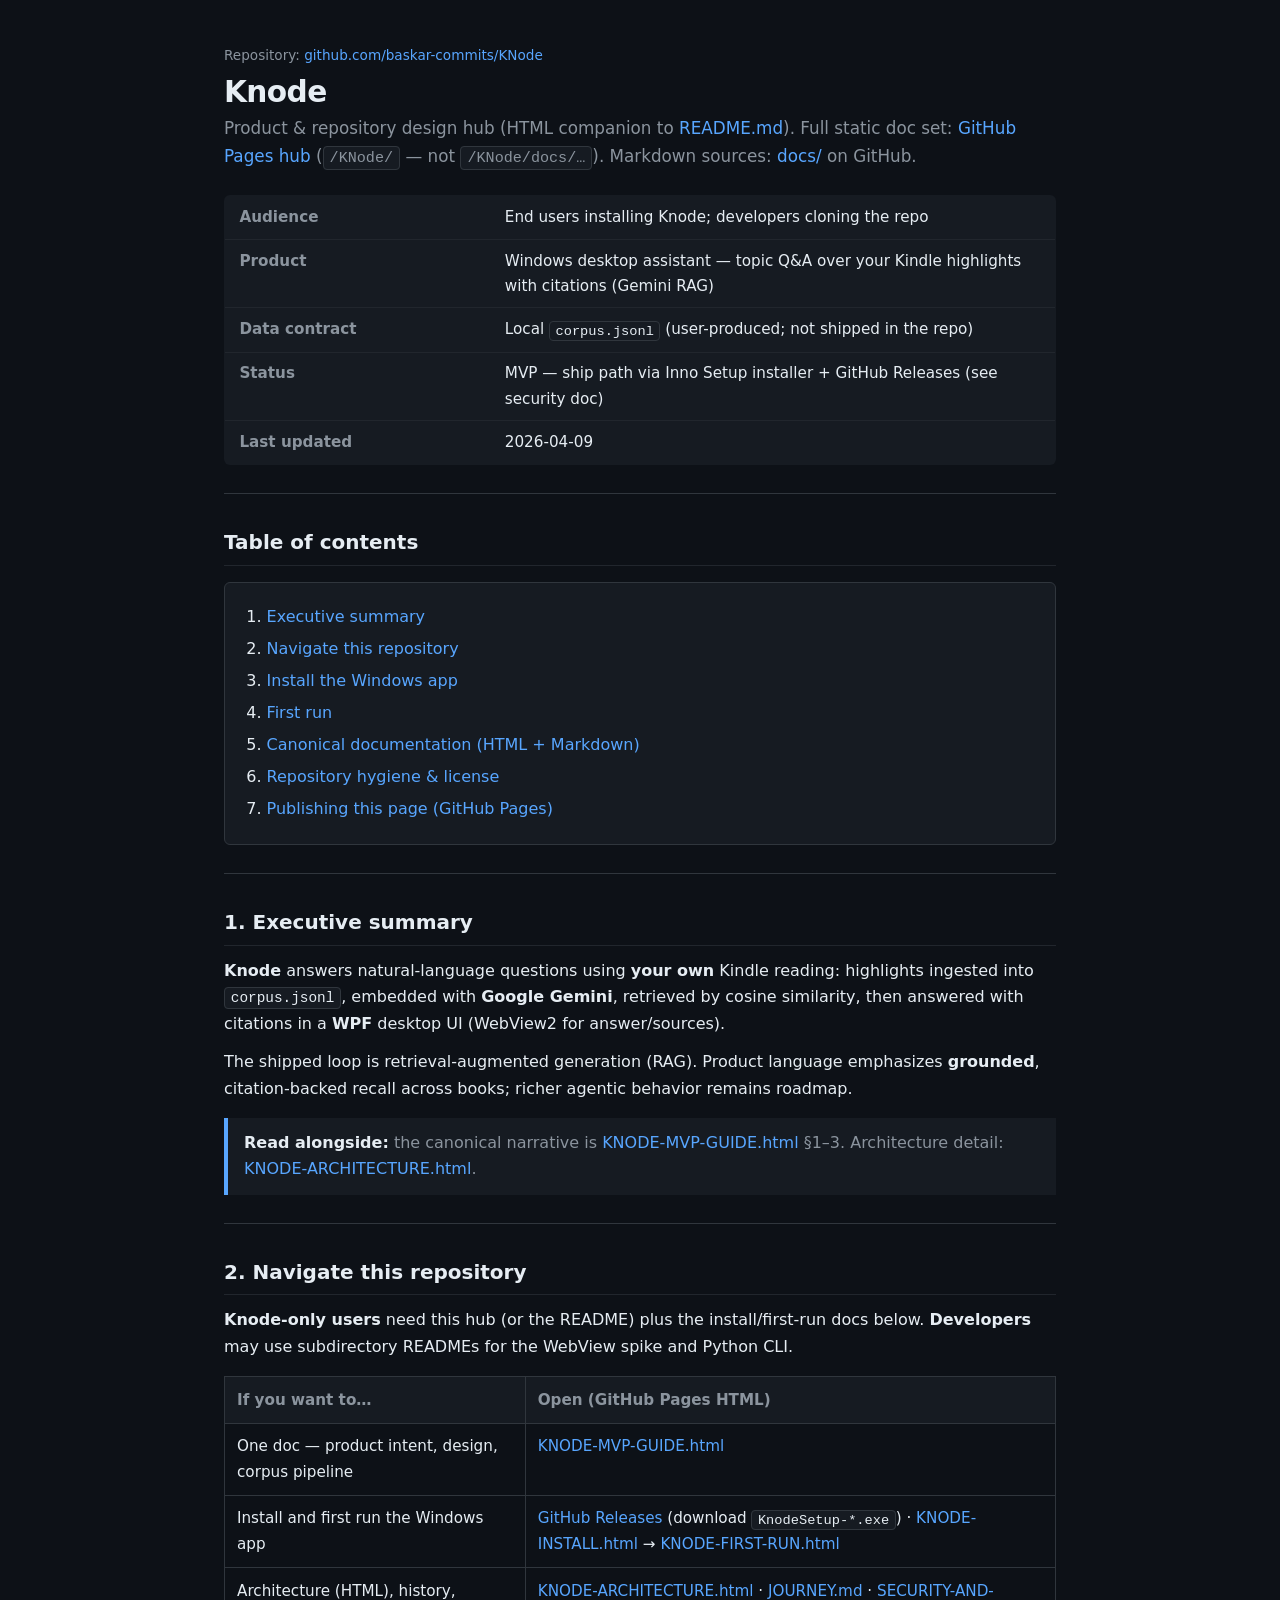
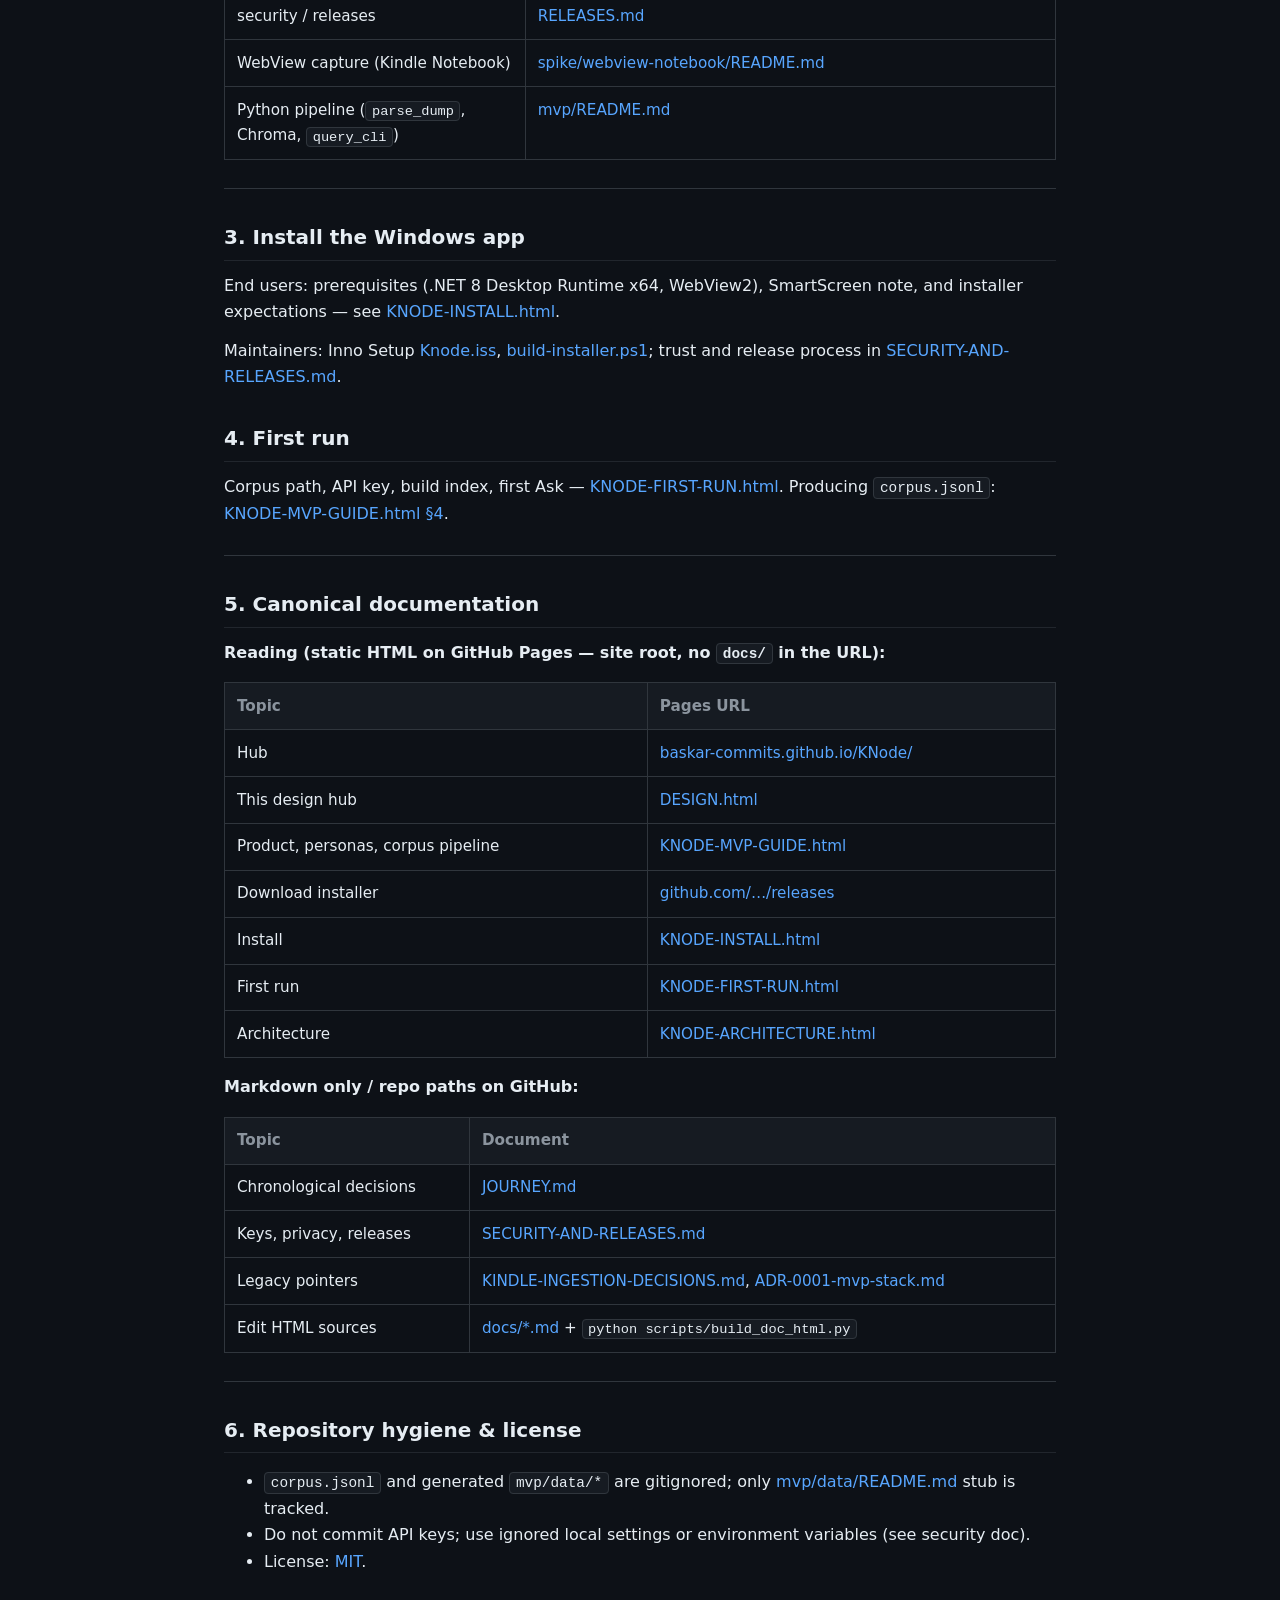
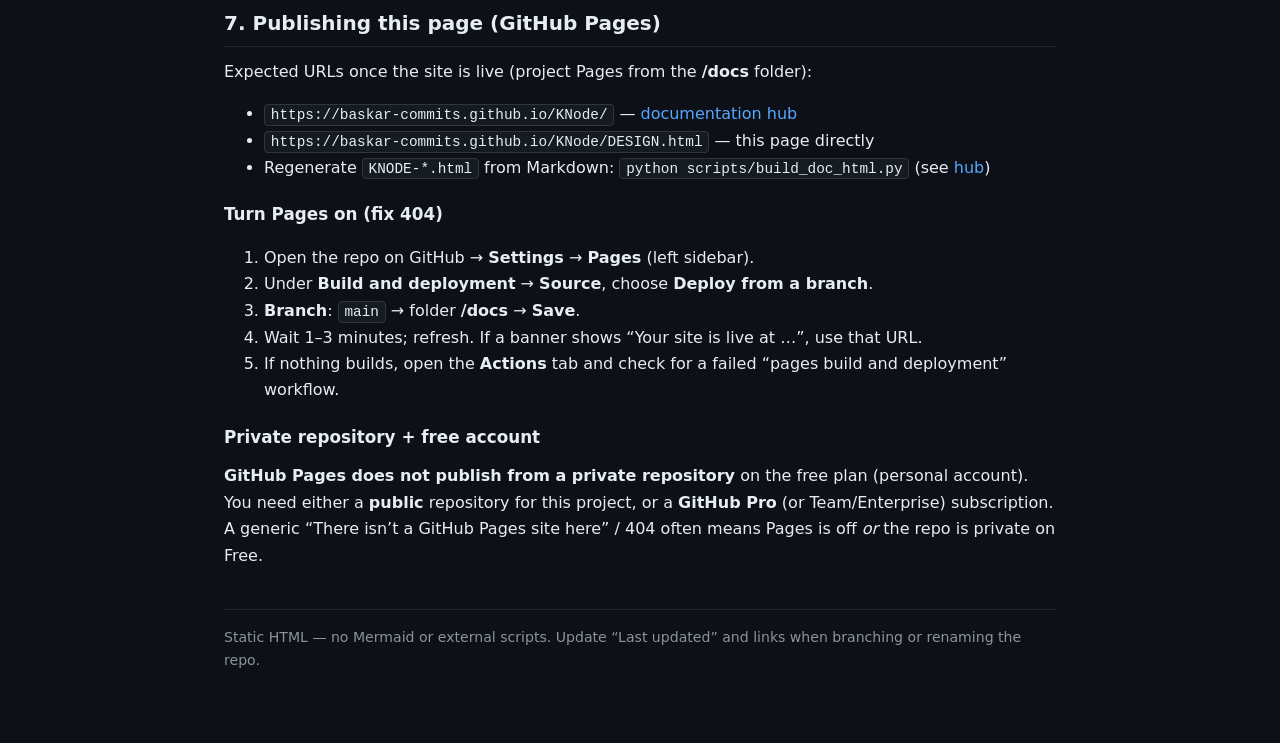
==== commit a8d2e891: "Docs: link GitHub Releases for installer; fix README anchor; hub pages updates - KNODE-INSTALL: expl" ====
--- a/docs/DESIGN.html
+++ b/docs/DESIGN.html
@@ -199,7 +199,7 @@
         </tr>
         <tr>
           <td>Install and first run the Windows app</td>
-          <td><a href="https://baskar-commits.github.io/KNode/KNODE-INSTALL.html">KNODE-INSTALL.html</a> → <a href="https://baskar-commits.github.io/KNode/KNODE-FIRST-RUN.html">KNODE-FIRST-RUN.html</a></td>
+          <td><a href="https://github.com/baskar-commits/KNode/releases">GitHub Releases</a> (download <code>KnodeSetup-*.exe</code>) · <a href="https://baskar-commits.github.io/KNode/KNODE-INSTALL.html">KNODE-INSTALL.html</a> → <a href="https://baskar-commits.github.io/KNode/KNODE-FIRST-RUN.html">KNODE-FIRST-RUN.html</a></td>
         </tr>
         <tr>
           <td>Architecture (HTML), history, security / releases</td>
@@ -237,6 +237,7 @@
         <tr><td>Hub</td><td><a href="https://baskar-commits.github.io/KNode/">baskar-commits.github.io/KNode/</a></td></tr>
         <tr><td>This design hub</td><td><a href="https://baskar-commits.github.io/KNode/DESIGN.html">DESIGN.html</a></td></tr>
         <tr><td>Product, personas, corpus pipeline</td><td><a href="https://baskar-commits.github.io/KNode/KNODE-MVP-GUIDE.html">KNODE-MVP-GUIDE.html</a></td></tr>
+        <tr><td>Download installer</td><td><a href="https://github.com/baskar-commits/KNode/releases">github.com/…/releases</a></td></tr>
         <tr><td>Install</td><td><a href="https://baskar-commits.github.io/KNode/KNODE-INSTALL.html">KNODE-INSTALL.html</a></td></tr>
         <tr><td>First run</td><td><a href="https://baskar-commits.github.io/KNode/KNODE-FIRST-RUN.html">KNODE-FIRST-RUN.html</a></td></tr>
         <tr><td>Architecture</td><td><a href="https://baskar-commits.github.io/KNode/KNODE-ARCHITECTURE.html">KNODE-ARCHITECTURE.html</a></td></tr>
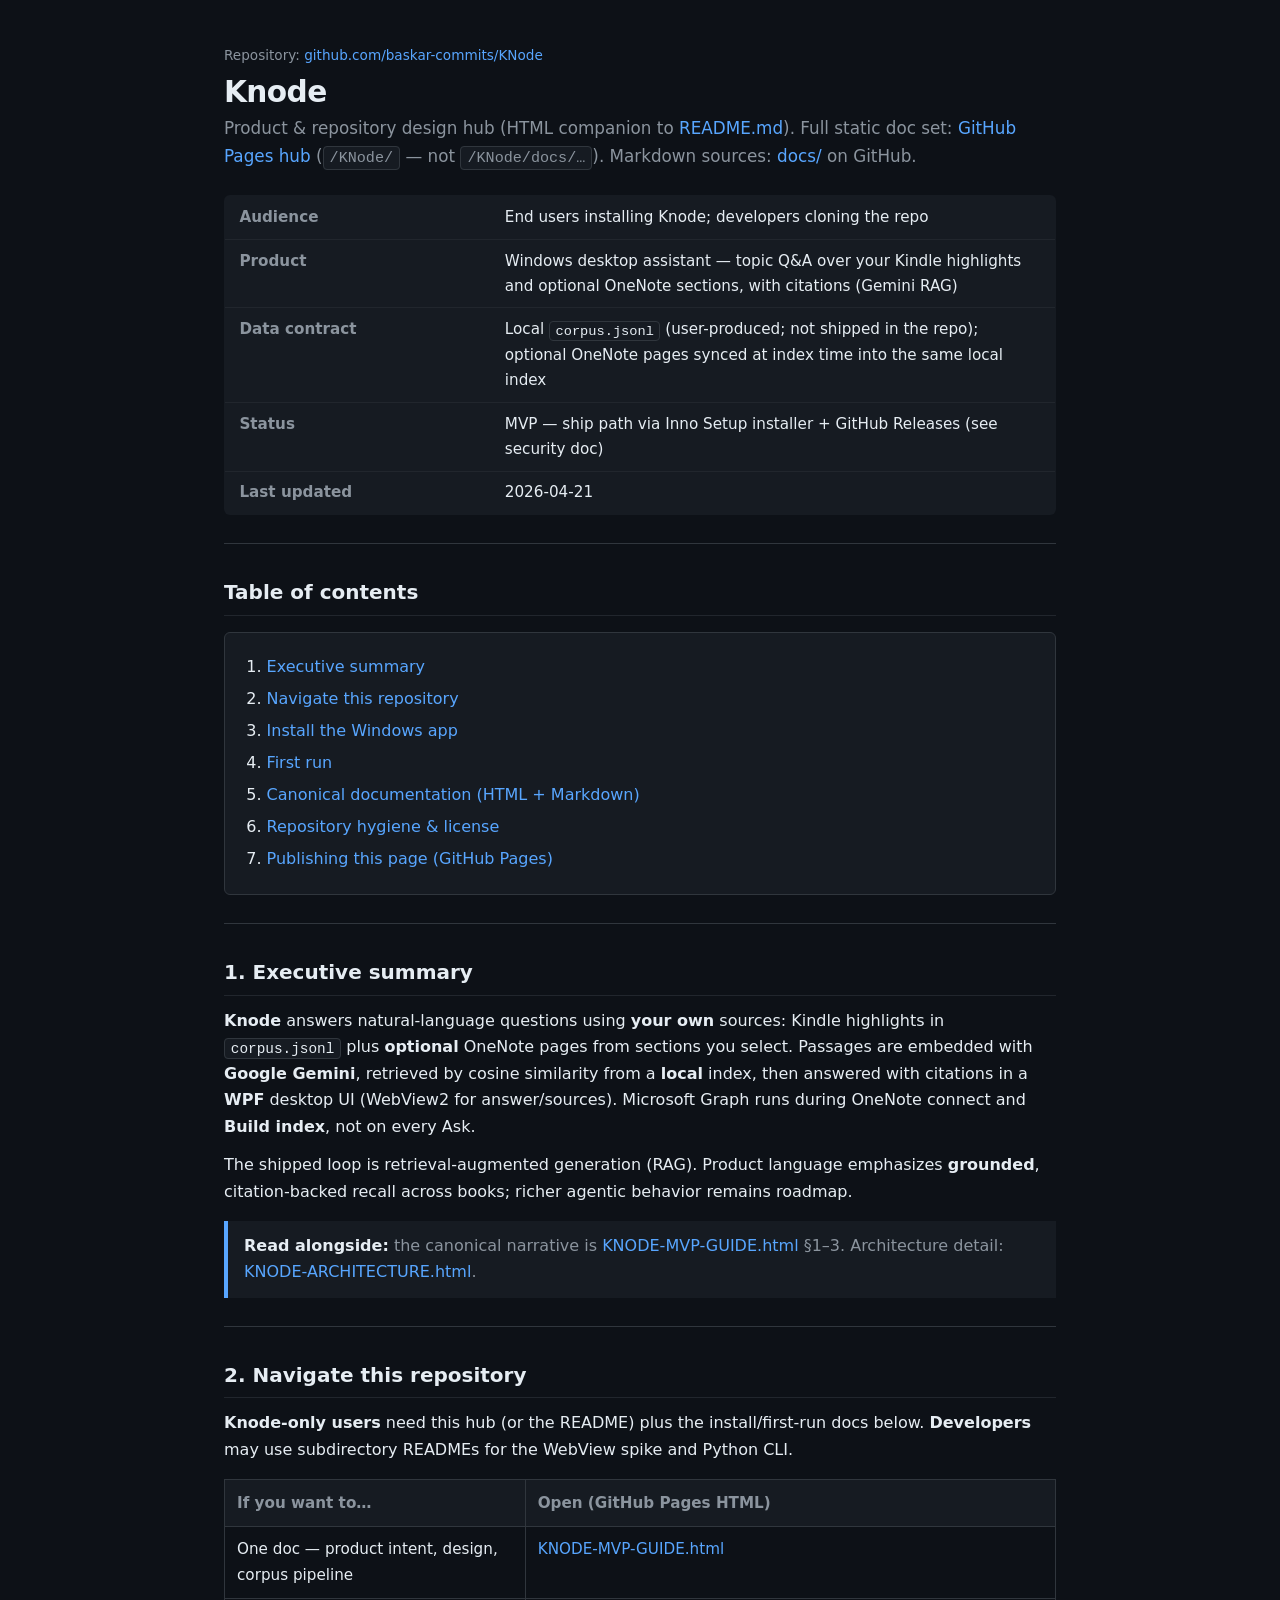
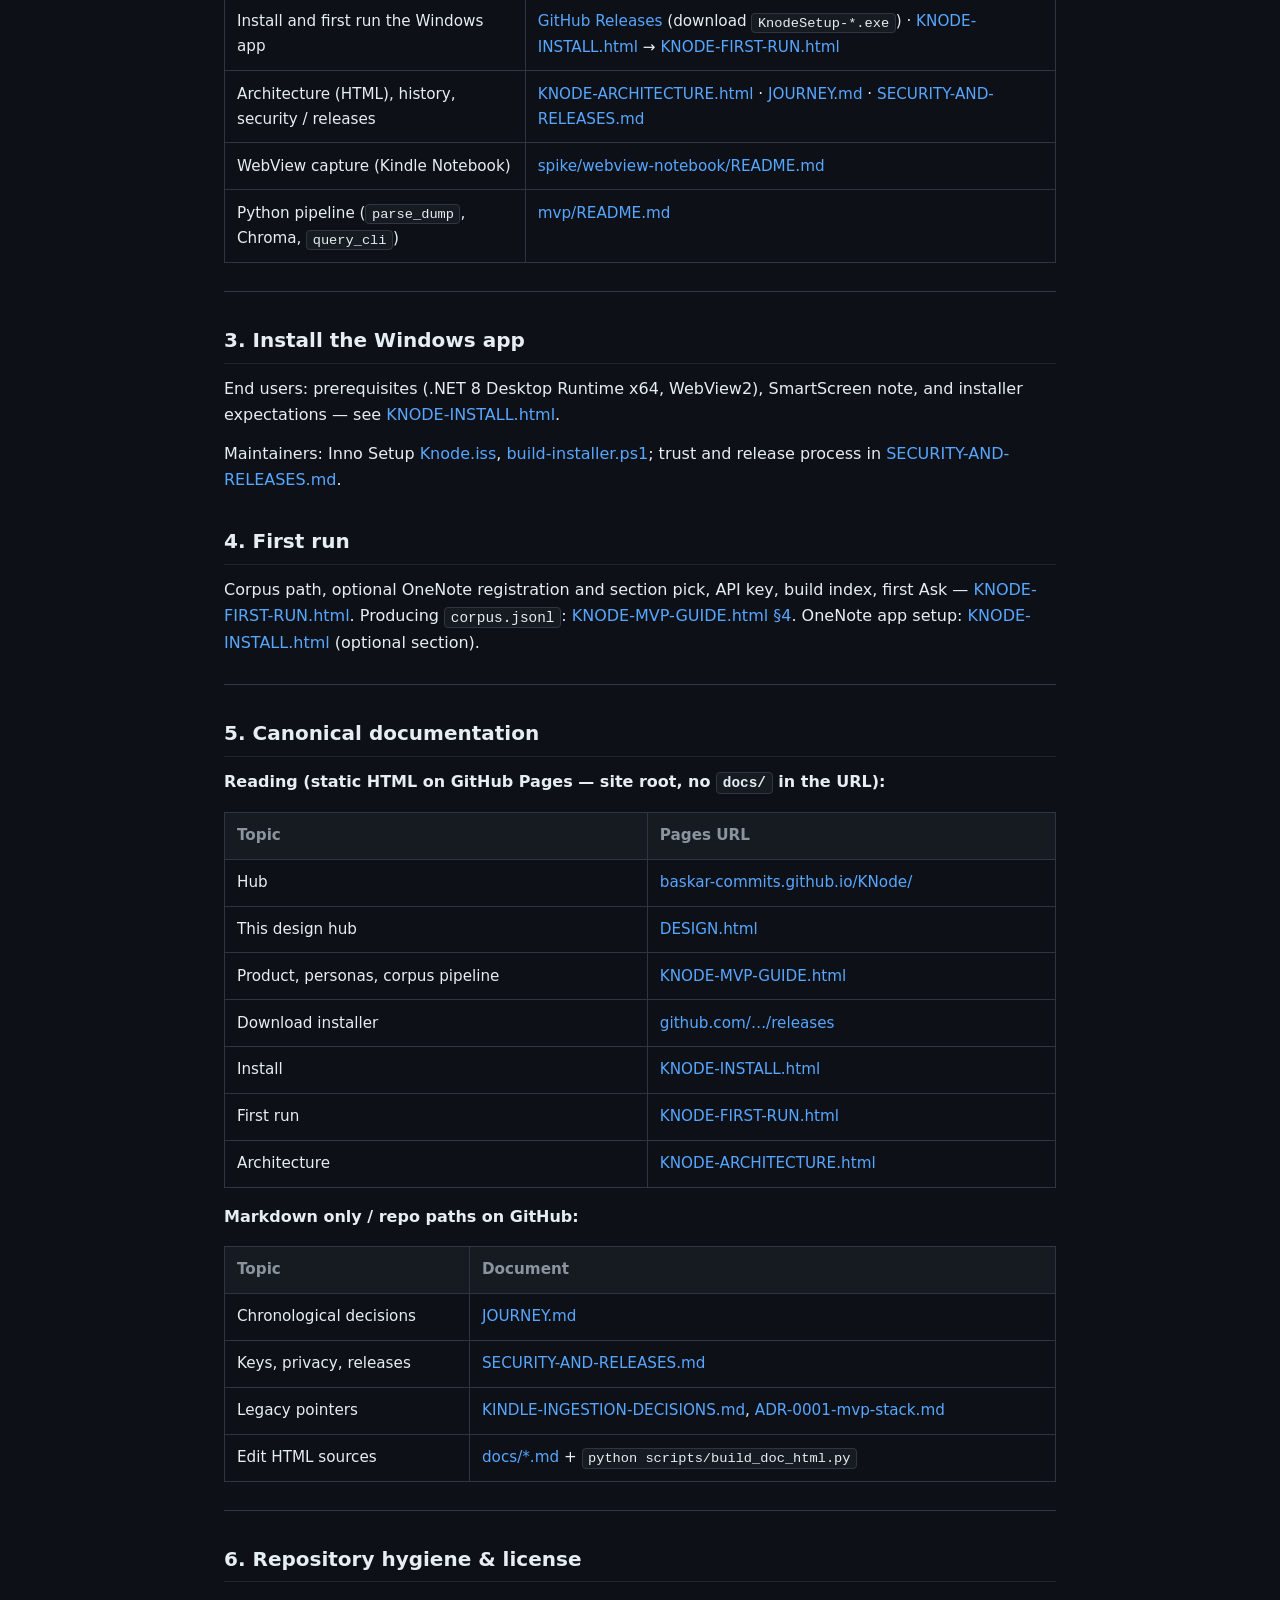
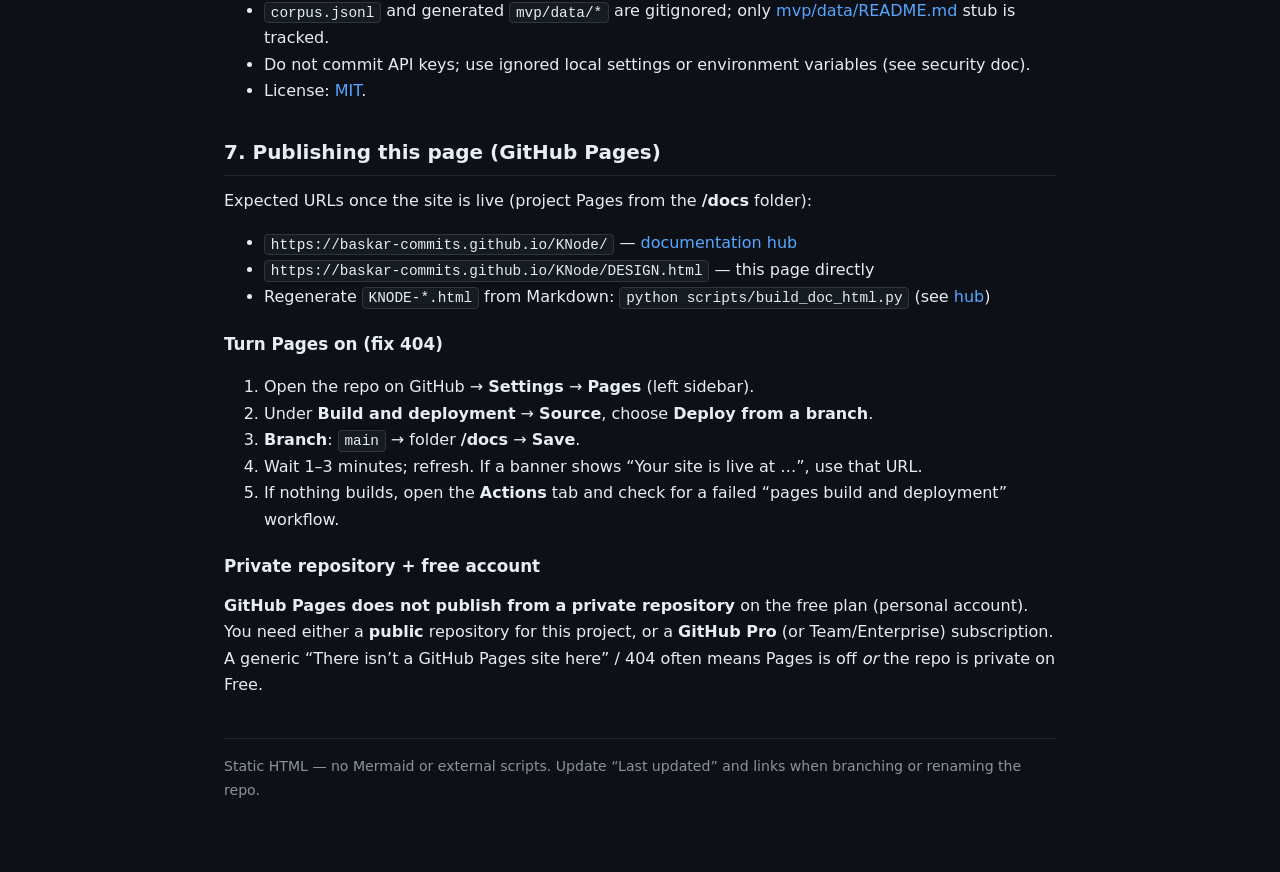
==== commit 1b477cb8: "Docs: OneNote across install/first-run, hub, journey; SECURITY Phase 5 + A.9 Made-with: Cursor" ====
--- a/docs/DESIGN.html
+++ b/docs/DESIGN.html
@@ -4,7 +4,7 @@
   <meta charset="utf-8" />
   <meta name="viewport" content="width=device-width, initial-scale=1" />
   <title>Knode — Product &amp; repository design hub | KindleNotesAgent</title>
-  <meta name="description" content="Knode: Windows desktop assistant for grounded Q&amp;A over your Kindle highlights. Repository navigation, install path, and links to canonical docs." />
+  <meta name="description" content="Knode: Windows desktop assistant for grounded Q&amp;A over your Kindle highlights and optional OneNote sections. Repository navigation, install path, and links to canonical docs." />
   <style>
     :root {
       --bg: #0d1117;
@@ -151,10 +151,10 @@
     <table class="meta">
       <tbody>
         <tr><th>Audience</th><td>End users installing Knode; developers cloning the repo</td></tr>
-        <tr><th>Product</th><td>Windows desktop assistant — topic Q&amp;A over your Kindle highlights with citations (Gemini RAG)</td></tr>
-        <tr><th>Data contract</th><td>Local <code>corpus.jsonl</code> (user-produced; not shipped in the repo)</td></tr>
+        <tr><th>Product</th><td>Windows desktop assistant — topic Q&amp;A over your Kindle highlights and optional OneNote sections, with citations (Gemini RAG)</td></tr>
+        <tr><th>Data contract</th><td>Local <code>corpus.jsonl</code> (user-produced; not shipped in the repo); optional OneNote pages synced at index time into the same local index</td></tr>
         <tr><th>Status</th><td>MVP — ship path via Inno Setup installer + GitHub Releases (see security doc)</td></tr>
-        <tr><th>Last updated</th><td>2026-04-09</td></tr>
+        <tr><th>Last updated</th><td>2026-04-21</td></tr>
       </tbody>
     </table>
 
@@ -176,7 +176,7 @@
     <hr />
 
     <h2 id="summary">1. Executive summary</h2>
-    <p><strong>Knode</strong> answers natural-language questions using <strong>your own</strong> Kindle reading: highlights ingested into <code>corpus.jsonl</code>, embedded with <strong>Google Gemini</strong>, retrieved by cosine similarity, then answered with citations in a <strong>WPF</strong> desktop UI (WebView2 for answer/sources).</p>
+    <p><strong>Knode</strong> answers natural-language questions using <strong>your own</strong> sources: Kindle highlights in <code>corpus.jsonl</code> plus <strong>optional</strong> OneNote pages from sections you select. Passages are embedded with <strong>Google Gemini</strong>, retrieved by cosine similarity from a <strong>local</strong> index, then answered with citations in a <strong>WPF</strong> desktop UI (WebView2 for answer/sources). Microsoft Graph runs during OneNote connect and <strong>Build index</strong>, not on every Ask.</p>
     <p>The shipped loop is retrieval-augmented generation (RAG). Product language emphasizes <strong>grounded</strong>, citation-backed recall across books; richer agentic behavior remains roadmap.</p>
 
     <blockquote>
@@ -223,7 +223,7 @@
     <p>Maintainers: Inno Setup <a href="https://github.com/baskar-commits/KNode/blob/main/dotnet/installer/Knode.iss">Knode.iss</a>, <a href="https://github.com/baskar-commits/KNode/blob/main/dotnet/build-installer.ps1">build-installer.ps1</a>; trust and release process in <a href="https://github.com/baskar-commits/KNode/blob/main/docs/SECURITY-AND-RELEASES.md">SECURITY-AND-RELEASES.md</a>.</p>
 
     <h2 id="firstrun">4. First run</h2>
-    <p>Corpus path, API key, build index, first Ask — <a href="https://baskar-commits.github.io/KNode/KNODE-FIRST-RUN.html">KNODE-FIRST-RUN.html</a>. Producing <code>corpus.jsonl</code>: <a href="https://baskar-commits.github.io/KNode/KNODE-MVP-GUIDE.html#4-corpus-install-and-first-run">KNODE-MVP-GUIDE.html §4</a>.</p>
+    <p>Corpus path, optional OneNote registration and section pick, API key, build index, first Ask — <a href="https://baskar-commits.github.io/KNode/KNODE-FIRST-RUN.html">KNODE-FIRST-RUN.html</a>. Producing <code>corpus.jsonl</code>: <a href="https://baskar-commits.github.io/KNode/KNODE-MVP-GUIDE.html#4-corpus-install-and-first-run">KNODE-MVP-GUIDE.html §4</a>. OneNote app setup: <a href="https://baskar-commits.github.io/KNode/KNODE-INSTALL.html">KNODE-INSTALL.html</a> (optional section).</p>
 
     <hr />
 
